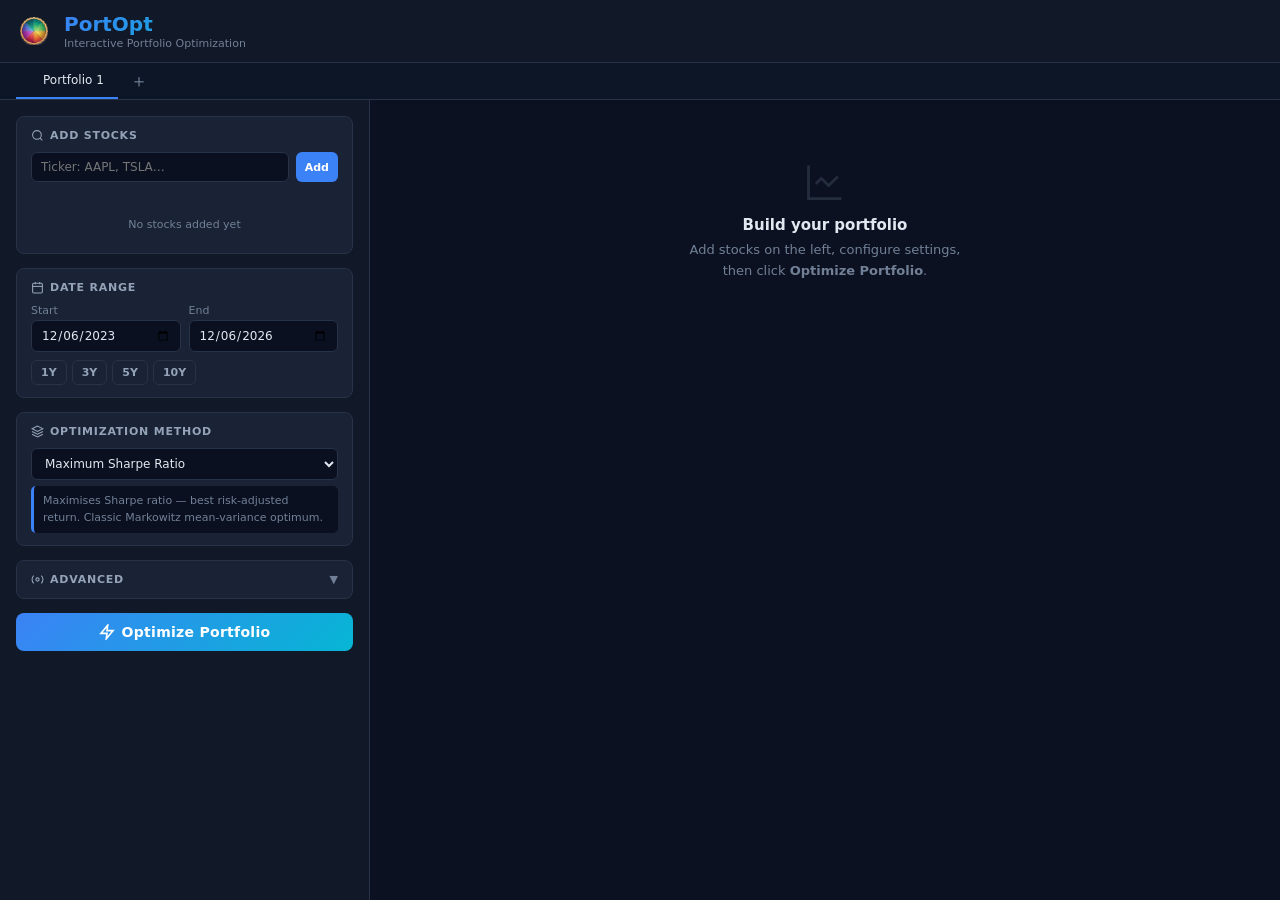
==== templates/index.html @ bfe8f9a1 "Add Stats sub-tab, LaTeX PDF export with Gemini AI, and descriptive analytics Stats sub-tab: - compu" ====
<!DOCTYPE html>
<html lang="en">
<head>
<meta charset="UTF-8"/>
<meta name="viewport" content="width=device-width,initial-scale=1.0"/>
<title>PortOpt — Portfolio Optimizer</title>
<link rel="icon" type="image/png" href="/static/favicon.png"/>
<link rel="stylesheet" href="/static/css/app.css"/>
<script src="https://cdn.plot.ly/plotly-2.32.0.min.js"></script>
</head>
<body>
<div class="app">

<!-- ══ HEADER ══════════════════════════════════════════════════════════ -->
<div class="app-header-top">
  <img src="/static/favicon.png" alt="PortOpt" style="width:28px;height:28px;border-radius:6px;flex-shrink:0;"/>
  <div>
    <div class="logo">PortOpt</div>
    <div class="logo-sub">Interactive Portfolio Optimization</div>
  </div>
  <div id="header-status" style="margin-left:auto;font-size:11px;color:var(--muted);"></div>
</div>

<!-- ══ PROJECT TABS ═════════════════════════════════════════════════════ -->
<div class="app-tabs-row">
  <div id="tabs-container" style="display:flex;align-items:stretch;"></div>
  <button class="tab-new" id="new-tab-btn" title="New Project" onclick="newProject()">＋</button>
</div>

<!-- ══ SIDEBAR ══════════════════════════════════════════════════════════ -->
<aside>

  <!-- Stock Search -->
  <div class="section">
    <div class="sec-title">
      <svg viewBox="0 0 24 24" fill="none" stroke="currentColor" stroke-width="2"><circle cx="11" cy="11" r="8"/><path d="m21 21-4.35-4.35"/></svg>
      Add Stocks
    </div>
    <div class="ticker-input-row">
      <input type="text" id="ticker-input" placeholder="Ticker: AAPL, TSLA…"
             maxlength="10" autocomplete="off" spellcheck="false"/>
      <button class="btn btn-primary btn-sm" onclick="addTicker()" id="add-btn">Add</button>
    </div>
    <div id="ticker-status"></div>
    <div class="stock-list" id="stock-list"></div>
    <div id="stock-empty" style="color:var(--muted);font-size:11px;text-align:center;padding:10px 0;">
      No stocks added yet
    </div>
  </div>

  <!-- Date Range -->
  <div class="section">
    <div class="sec-title">
      <svg viewBox="0 0 24 24" fill="none" stroke="currentColor" stroke-width="2"><rect x="3" y="4" width="18" height="18" rx="2"/><line x1="16" y1="2" x2="16" y2="6"/><line x1="8" y1="2" x2="8" y2="6"/><line x1="3" y1="10" x2="21" y2="10"/></svg>
      Date Range
    </div>
    <div class="form-row">
      <div><label>Start</label><input type="date" id="start-date" onchange="onDateChange()"/></div>
      <div><label>End</label><input type="date" id="end-date" onchange="onDateChange()"/></div>
    </div>
    <div style="display:flex;gap:5px;flex-wrap:wrap;margin-top:8px;">
      <button class="btn btn-ghost btn-sm" onclick="setRange(1)">1Y</button>
      <button class="btn btn-ghost btn-sm" onclick="setRange(3)">3Y</button>
      <button class="btn btn-ghost btn-sm" onclick="setRange(5)">5Y</button>
      <button class="btn btn-ghost btn-sm" onclick="setRange(10)">10Y</button>
      <button class="btn btn-ghost btn-sm" id="refresh-btn" onclick="refreshStockData()"
              style="margin-left:auto;display:none;">⟳ Refresh Data</button>
    </div>
  </div>

  <!-- Method -->
  <div class="section">
    <div class="sec-title">
      <svg viewBox="0 0 24 24" fill="none" stroke="currentColor" stroke-width="2"><path d="M12 2L2 7l10 5 10-5-10-5z"/><path d="M2 17l10 5 10-5"/><path d="M2 12l10 5 10-5"/></svg>
      Optimization Method
    </div>
    <select id="method" onchange="onMethodChange()">
      <option value="max_sharpe">Maximum Sharpe Ratio</option>
      <option value="min_volatility">Minimum Volatility</option>
      <option value="black_litterman">Black-Littermann</option>
      <option value="risk_parity">Risk Parity (ERC)</option>
      <option value="hrp">Hierarchical Risk Parity (HRP)</option>
      <option value="equal_weight">Equal Weight</option>
      <option value="max_return">Maximum Return</option>
      <option value="custom">Custom Portfolio weights</option>
    </select>
    <div class="method-desc" id="method-desc"></div>
  </div>

  <!-- Custom Weights -->
  <div class="section" id="custom-panel" style="display:none;">
    <div class="sec-title" style="color:var(--accent2);">
      <svg viewBox="0 0 24 24" fill="none" stroke="currentColor" stroke-width="2"><circle cx="12" cy="12" r="10"/><path d="M12 8v8"/><path d="M8 12h8"/></svg>
      Custom Weights (%)
    </div>
    <div id="custom-weights-grid" style="display:flex;flex-direction:column;gap:6px;margin-top:6px;"></div>
  </div>

  <!-- Black-Littermann -->
  <div class="section" id="bl-panel" style="display:none;">
    <div class="sec-title" style="color:var(--purple);">
      <svg viewBox="0 0 24 24" fill="none" stroke="currentColor" stroke-width="2"><path d="M21 16V8a2 2 0 0 0-1-1.73l-7-4a2 2 0 0 0-2 0l-7 4A2 2 0 0 0 3 8v8a2 2 0 0 0 1 1.73l7 4a2 2 0 0 0 2 0l7-4A2 2 0 0 0 21 16z"/></svg>
      Black-Littermann
    </div>
    <div class="form-row" style="margin-bottom:8px;">
      <div><label>Risk Aversion λ</label><input type="number" id="bl-lambda" value="2.5" min="0.5" max="10" step="0.1"/></div>
      <div><label>Uncertainty τ</label><input type="number" id="bl-tau" value="0.05" min="0.01" max="1" step="0.01"/></div>
    </div>
    <div class="sec-title" style="margin-top:4px;color:var(--muted2);">Investor Views</div>
    <div style="font-size:10px;color:var(--muted);margin-bottom:6px;line-height:1.5;">
      Check a stock to add a view. Confidence = certainty in your forecast.
    </div>
    <div class="bl-views-grid" id="bl-views"></div>
  </div>

  <!-- Advanced -->
  <div class="section">
    <div class="coll-header" onclick="toggleColl('adv')">
      <div class="sec-title" style="margin:0;">
        <svg viewBox="0 0 24 24" fill="none" stroke="currentColor" stroke-width="2"><circle cx="12" cy="12" r="3"/><path d="M19.07 4.93a10 10 0 0 1 0 14.14M4.93 4.93a10 10 0 0 0 0 14.14"/></svg>
        Advanced
      </div>
      <span class="coll-arrow" id="adv-arrow">▼</span>
    </div>
    <div class="coll-body" id="adv-body">
      <div style="height:10px;"></div>
      <div class="form-row">
        <div><label>Risk-Free Rate %</label><input type="number" id="rfr" value="4.0" min="0" max="20" step="0.1"/></div>
        <div><label>Min Weight %</label><input type="number" id="min-w" value="0" min="0" max="50" step="1"/></div>
      </div>
      <div style="margin-top:8px;"><label>Max Weight %</label><input type="number" id="max-w" value="100" min="5" max="100" step="1"/></div>
    </div>
  </div>

  <!-- Optimize -->
  <button class="btn-optimize" onclick="runOptimization()" id="opt-btn">
    <svg width="16" height="16" viewBox="0 0 24 24" fill="none" stroke="currentColor" stroke-width="2.5"><polygon points="13 2 3 14 12 14 11 22 21 10 12 10 13 2"/></svg>
    Optimize Portfolio
  </button>

</aside>

<!-- ══ MAIN ══════════════════════════════════════════════════════════════ -->
<main>
  <div id="state-empty" class="empty-state">
    <svg viewBox="0 0 24 24" fill="none" stroke="currentColor" stroke-width="1.5"><path d="M3 3v18h18"/><path d="m19 9-5 5-4-4-3 3"/></svg>
    <h3>Build your portfolio</h3>
    <p>Add stocks on the left, configure settings,<br>then click <strong>Optimize Portfolio</strong>.</p>
  </div>
  <div id="state-loading" class="loading-state" style="display:none;">
    <div class="spinner"></div>
    <div class="loading-msg" id="loading-msg">Fetching market data…</div>
  </div>
  <div id="state-error" style="display:none;padding:8px 0;">
    <div class="error-box" id="error-msg"></div>
  </div>
  <div id="state-results" style="display:none;">

    <!-- Sub-tabs bar (sticky within main scroll) -->
    <div class="sub-tabs-bar">
      <button class="sub-tab active" data-tab="overview" onclick="switchSubTab('overview')">
        <svg width="13" height="13" viewBox="0 0 24 24" fill="none" stroke="currentColor" stroke-width="2"><rect x="3" y="3" width="7" height="7"/><rect x="14" y="3" width="7" height="7"/><rect x="3" y="14" width="7" height="7"/><rect x="14" y="14" width="7" height="7"/></svg>
        Overview
      </button>
      <button class="sub-tab" data-tab="stats" onclick="switchSubTab('stats')">
        <svg width="13" height="13" viewBox="0 0 24 24" fill="none" stroke="currentColor" stroke-width="2"><path d="M3 3v18h18"/><rect x="7" y="12" width="3" height="9"/><rect x="13" y="5" width="3" height="16"/></svg>
        Stats
      </button>
      <button class="sub-tab" data-tab="performance" onclick="switchSubTab('performance')">
        <svg width="13" height="13" viewBox="0 0 24 24" fill="none" stroke="currentColor" stroke-width="2"><path d="M3 3v18h18"/><path d="m19 9-5 5-4-4-3 3"/></svg>
        Performance
      </button>
      <button class="sub-tab" data-tab="risk" onclick="switchSubTab('risk')">
        <svg width="13" height="13" viewBox="0 0 24 24" fill="none" stroke="currentColor" stroke-width="2"><path d="m21.73 18-8-14a2 2 0 0 0-3.48 0l-8 14A2 2 0 0 0 4 21h16a2 2 0 0 0 1.73-3Z"/><line x1="12" y1="9" x2="12" y2="13"/><line x1="12" y1="17" x2="12.01" y2="17"/></svg>
        Risk
      </button>
      <button class="sub-tab" data-tab="method" onclick="switchSubTab('method')">
        <svg width="13" height="13" viewBox="0 0 24 24" fill="none" stroke="currentColor" stroke-width="2"><path d="M12 2L2 7l10 5 10-5-10-5z"/><path d="M2 17l10 5 10-5"/><path d="M2 12l10 5 10-5"/></svg>
        Method
      </button>
      <button class="sub-tab" data-tab="scenarios" onclick="switchSubTab('scenarios')">
        <svg width="13" height="13" viewBox="0 0 24 24" fill="none" stroke="currentColor" stroke-width="2"><path d="M21 16V8a2 2 0 0 0-1-1.73l-7-4a2 2 0 0 0-2 0l-7 4A2 2 0 0 0 3 8v8a2 2 0 0 0 1 1.73l7 4a2 2 0 0 0 2 0l7-4A2 2 0 0 0 21 16z"/></svg>
        Scenarios
      </button>
      <div class="sub-tab-spacer"></div>
      <div class="export-actions">
        <button class="btn btn-ghost btn-sm" onclick="exportCSV()" title="Export weights &amp; metrics as CSV">
          <svg width="12" height="12" viewBox="0 0 24 24" fill="none" stroke="currentColor" stroke-width="2.5"><path d="M21 15v4a2 2 0 0 1-2 2H5a2 2 0 0 1-2-2v-4"/><polyline points="7 10 12 15 17 10"/><line x1="12" y1="15" x2="12" y2="3"/></svg>
          CSV
        </button>
        <button class="btn btn-ghost btn-sm" onclick="downloadNotebook()" title="Download Jupyter Notebook">
          <svg width="12" height="12" viewBox="0 0 24 24" fill="none" stroke="currentColor" stroke-width="2.5"><path d="M21 15v4a2 2 0 0 1-2 2H5a2 2 0 0 1-2-2v-4"/><polyline points="7 10 12 15 17 10"/><line x1="12" y1="15" x2="12" y2="3"/></svg>
          Notebook
        </button>
        <button class="btn btn-ghost btn-sm" onclick="downloadPDF()" title="Save as PDF">
          <svg width="12" height="12" viewBox="0 0 24 24" fill="none" stroke="currentColor" stroke-width="2.5"><path d="M21 15v4a2 2 0 0 1-2 2H5a2 2 0 0 1-2-2v-4"/><polyline points="7 10 12 15 17 10"/><line x1="12" y1="15" x2="12" y2="3"/></svg>
          PDF
        </button>
      </div>
    </div>

    <!-- ── OVERVIEW ─────────────────────────────────────────────── -->
    <div class="sub-panel active" id="panel-overview">
      <div class="metrics-grid">
        <div class="metric-card">
          <div class="metric-label">Expected Return</div>
          <div class="metric-val green" id="m-ret">—</div>
          <div class="metric-sub">Annualized</div>
        </div>
        <div class="metric-card">
          <div class="metric-label">Volatility</div>
          <div class="metric-val cyan" id="m-vol">—</div>
          <div class="metric-sub">Annualized Std Dev</div>
        </div>
        <div class="metric-card">
          <div class="metric-label">Sharpe Ratio</div>
          <div class="metric-val gold" id="m-sharpe">—</div>
          <div class="metric-sub">Risk-Adjusted Return</div>
        </div>
      </div>
      <div class="charts-grid" style="margin-top:14px;">
        <div class="chart-card">
          <div class="chart-title">Optimal Allocation</div>
          <div class="chart-desc">Donut chart of the final optimized weights. Each slice is one asset — hover to see its exact percentage. Assets with very small weights (&lt;0.1%) are excluded.</div>
          <div id="chart-alloc" style="height:310px;"></div>
        </div>
        <div class="chart-card" style="overflow-y:auto;max-height:380px;">
          <div class="chart-title">Portfolio Weights</div>
          <div class="chart-desc">Exact weight, bar visualization, expected annual return, and annual volatility for each position, sorted largest to smallest. Overridden values are shown in gold.</div>
          <table class="wtable" id="wtable">
            <thead><tr>
              <th>Ticker</th><th>Weight</th><th style="width:130px;">Allocation</th>
              <th>Exp. Return</th><th>Volatility</th>
            </tr></thead>
            <tbody id="wtable-body"></tbody>
          </table>
        </div>
      </div>
    </div>

    <!-- ── STATS ───────────────────────────────────────────────────── -->
    <div class="sub-panel" id="panel-stats">
      <div id="stats-summary" class="stats-summary" style="display:none;"></div>
      <div class="stats-grid" id="stats-grid"></div>
      <div id="stats-empty" style="text-align:center;padding:60px 20px;color:var(--muted);">
        <svg width="40" height="40" viewBox="0 0 24 24" fill="none" stroke="currentColor" stroke-width="1.5" style="display:block;margin:0 auto 12px;opacity:.25;"><path d="M3 3v18h18"/><rect x="7" y="12" width="3" height="9"/><rect x="13" y="5" width="3" height="16"/></svg>
        <p style="font-size:13px;">Run an optimization to see per-stock descriptive statistics.</p>
      </div>
    </div>

    <!-- ── PERFORMANCE ──────────────────────────────────────────── -->
    <div class="sub-panel" id="panel-performance">
      <div class="charts-grid">
        <div class="chart-card full">
          <div class="chart-title">Historical Cumulative Returns</div>
          <div class="chart-desc">Tracks how $1 invested at the start would have grown for each asset and the blended portfolio (bold white line). The dotted grey line is the SPY benchmark. Hover to compare returns on any date.</div>
          <div id="chart-returns" style="height:260px;"></div>
        </div>
      </div>
      <div class="charts-grid" style="margin-top:14px;">
        <div class="chart-card full">
          <div class="chart-title">Portfolio Drawdown</div>
          <div class="chart-desc">Percentage decline from the most recent portfolio peak at each point in time. A drawdown of −20% means the portfolio was 20% below its prior high. Shallower and shorter drawdowns indicate better downside protection.</div>
          <div id="chart-drawdown" style="height:180px;"></div>
        </div>
      </div>
      <div class="charts-grid" style="margin-top:14px;">
        <div class="chart-card full">
          <div class="chart-header">
            <div class="chart-title" style="margin:0;">Rolling Metrics</div>
            <div style="display:flex;gap:5px;" id="rolling-win-btns">
              <button class="win-btn" onclick="setRollingWindow(30)">30d</button>
              <button class="win-btn active" onclick="setRollingWindow(60)">60d</button>
              <button class="win-btn" onclick="setRollingWindow(90)">90d</button>
              <button class="win-btn" onclick="setRollingWindow(180)">180d</button>
            </div>
          </div>
          <div class="chart-desc">Shows how volatility (blue, left axis) and the Sharpe ratio (gold, right axis) evolved through the selected period using a sliding window. A rising Sharpe with falling volatility signals consistently improving risk-adjusted performance.</div>
          <div id="chart-rolling" style="height:240px;"></div>
        </div>
      </div>
    </div>

    <!-- ── RISK ─────────────────────────────────────────────────── -->
    <div class="sub-panel" id="panel-risk">
      <div class="charts-grid">
        <div class="chart-card full">
          <div class="chart-title">Correlation Matrix</div>
          <div class="chart-desc">Pairwise correlation of daily returns between each asset (−1 to +1). Dark red = move in opposite directions (great diversification), dark green = move together (concentration risk). Aim for a mix of low or negative correlations to reduce portfolio volatility.</div>
          <div id="chart-corr" style="height:320px;"></div>
        </div>
      </div>
      <div class="charts-grid" id="method-graph-container" style="margin-top:14px;">
        <div class="chart-card full" id="frontier-card">
          <div class="chart-title">Efficient Frontier</div>
          <div class="chart-desc">Each point on the blue curve is a possible portfolio — the curve shows the maximum return achievable for each level of risk. The gold star is your optimal portfolio. The green dashed line (Capital Allocation Line) shows the best risk/reward trade-off including a risk-free asset.</div>
          <div id="chart-frontier" style="height:350px;"></div>
        </div>
      </div>
      <div class="charts-grid" style="margin-top:14px;">
        <div class="chart-card full">
          <div class="chart-title">Risk &amp; Performance Metrics</div>
          <div class="chart-desc">Comprehensive breakdown across four groups: Performance (return, Sharpe, Sortino), Drawdown &amp; Tail (worst losses, duration), Value at Risk (probability-based daily loss estimates), and Benchmark (how the portfolio compares to SPY on beta, alpha, and tracking).</div>
          <div id="metrics-detail"></div>
        </div>
      </div>
    </div>

    <!-- ── METHOD ───────────────────────────────────────────────── -->
    <div class="sub-panel" id="panel-method">
      <div id="method-na" style="text-align:center;padding:60px 20px;color:var(--muted);">
        <svg width="40" height="40" viewBox="0 0 24 24" fill="none" stroke="currentColor" stroke-width="1.5" style="display:block;margin:0 auto 12px;opacity:.25;"><path d="M12 2L2 7l10 5 10-5-10-5z"/><path d="M2 17l10 5 10-5"/><path d="M2 12l10 5 10-5"/></svg>
        <p style="font-size:13px;">Academic method plots are available for<br><strong style="color:var(--text);">Black-Litterman</strong> and <strong style="color:var(--text);">HRP</strong> optimizations.</p>
      </div>
      <div id="academic-bl-results" style="display:none;">
        <div class="charts-grid">
          <div class="chart-card">
            <div class="chart-title">Step 1: Market Equilibrium (Implied Returns)</div>
            <div id="chart-bl-step1" style="height:320px;"></div>
          </div>
          <div class="chart-card">
            <div class="chart-title">Steps 3 &amp; 4: Investor Views &amp; Conviction</div>
            <div id="chart-bl-step34" style="height:320px;"></div>
          </div>
        </div>
        <div class="charts-grid" style="margin-top:14px;">
          <div class="chart-card">
            <div class="chart-title">Step 5: Prior vs Posterior Expected Returns</div>
            <div id="chart-bl-step5" style="height:320px;"></div>
          </div>
          <div class="chart-card">
            <div class="chart-title">Step 6: Active Weights (Target minus Market)</div>
            <div id="chart-bl-step6" style="height:320px;"></div>
          </div>
        </div>
        <div class="charts-grid" style="margin-top:14px;">
          <div class="chart-card full">
            <div class="chart-title">Step 7: Sensitivity Analysis (Conviction Shift ±50%)</div>
            <div id="chart-bl-step7" style="height:320px;"></div>
          </div>
        </div>
      </div>
      <div id="academic-hrp-results" style="display:none;">
        <div class="charts-grid">
          <div class="chart-card">
            <div class="chart-title">Step 1: Distance Matrix</div>
            <div id="chart-hrp-step1" style="height:320px;"></div>
          </div>
          <div class="chart-card">
            <div class="chart-title">Step 2: Quasi-Diagonalized Correlation Matrix</div>
            <div id="chart-hrp-step2" style="height:320px;"></div>
          </div>
        </div>
        <div class="charts-grid" style="margin-top:14px;">
          <div class="chart-card full">
            <div class="chart-title">Step 3: Asset Risk Contributions</div>
            <div id="chart-hrp-step3" style="height:320px;"></div>
          </div>
        </div>
      </div>
    </div>

    <!-- ── SCENARIOS ────────────────────────────────────────────── -->
    <div class="sub-panel" id="panel-scenarios">
      <div class="charts-grid">
        <div class="chart-card full">
          <div class="chart-header">
            <div class="chart-title" style="margin:0;">Monte Carlo Simulation</div>
            <div class="section-actions">
              <select id="mc-horizon" style="width:110px;padding:4px 7px;font-size:11px;background:#0a1020;border:1px solid var(--border);border-radius:5px;color:var(--text);">
                <option value="63">3 Months</option>
                <option value="126">6 Months</option>
                <option value="252" selected>1 Year</option>
                <option value="504">2 Years</option>
                <option value="756">3 Years</option>
              </select>
              <select id="mc-nsims" style="width:95px;padding:4px 7px;font-size:11px;background:#0a1020;border:1px solid var(--border);border-radius:5px;color:var(--text);">
                <option value="200">200 runs</option>
                <option value="500" selected>500 runs</option>
                <option value="1000">1000 runs</option>
              </select>
              <button class="btn btn-primary btn-sm" onclick="runMonteCarlo()" id="mc-btn">▶ Run Simulation</button>
            </div>
          </div>
          <div class="chart-desc">Simulates thousands of possible future portfolio paths by sampling from historical return distributions. The shaded band covers the 5th–95th percentile range of outcomes. This shows the spread of plausible scenarios — not a forecast.</div>
          <div id="mc-stats-bar" style="display:none;" class="mc-stats-bar"></div>
          <div id="chart-montecarlo" style="height:300px;">
            <div id="chart-montecarlo-placeholder" style="height:100%;display:flex;align-items:center;justify-content:center;color:var(--muted);font-size:12px;">Configure horizon &amp; runs above, then click Run Simulation.</div>
          </div>
        </div>
      </div>
      <div class="charts-grid" style="margin-top:14px;margin-bottom:14px;">
        <div class="chart-card full">
          <div class="chart-header">
            <div class="chart-title" style="margin:0;">Stress Test — Historical Scenarios</div>
            <button class="btn btn-primary btn-sm" onclick="runStressTest()" id="stress-btn">▶ Run Stress Test</button>
          </div>
          <div class="chart-desc">Replays your current portfolio weights through six major historical market crises to estimate how it would have performed. Compares against SPY to show whether your diversification would have helped during real drawdowns.</div>
          <div id="stress-results" style="color:var(--muted);font-size:12px;padding:20px 0;text-align:center;">
            Click Run Stress Test to simulate how this portfolio would have performed in past crises.
          </div>
        </div>
      </div>
    </div>

  </div>
</main>
</div><!-- /app -->

<script src="/static/js/app.js"></script>
</body>
</html>
---- static/css/app.css ----
:root{
  --bg:#0b1120; --surface:#111827; --card:#1a2236; --card2:#1e293b;
  --border:#263348; --text:#e2e8f0; --muted:#718096; --muted2:#94a3b8;
  --accent:#3b82f6; --accent2:#06b6d4; --green:#10b981; --red:#ef4444;
  --gold:#f59e0b; --purple:#8b5cf6; --r:8px;
}
*{box-sizing:border-box;margin:0;padding:0;}
body{font-family:system-ui,'Inter',sans-serif;background:var(--bg);color:var(--text);font-size:13px;}
button,input,select{font-family:inherit;}

/* ── LAYOUT ───────────────────────────────────────────────────── */
.app{display:grid;grid-template-rows:auto auto 1fr;grid-template-columns:370px 1fr;height:100vh;overflow:hidden;}
.app-header-top{grid-column:1/-1;background:var(--surface);border-bottom:1px solid var(--border);
  display:flex;align-items:center;padding:12px 20px;gap:16px;}
.app-tabs-row{grid-column:1/-1;background:#0d1626;border-bottom:1px solid var(--border);
  display:flex;align-items:stretch;padding:0 16px;min-height:36px;overflow-x:auto;}
aside{background:var(--surface);border-right:1px solid var(--border);
  overflow-y:auto;padding:16px;display:flex;flex-direction:column;gap:14px;}
main{overflow-y:auto;background:var(--bg);}

/* ── SUB-TABS ─────────────────────────────────────────────────── */
.sub-tabs-bar{position:sticky;top:0;z-index:10;background:var(--surface);
  border-bottom:1px solid var(--border);display:flex;align-items:stretch;
  padding:0 12px;flex-shrink:0;}
.sub-tab{display:inline-flex;align-items:center;gap:5px;padding:0 14px;
  border:none;background:transparent;color:var(--muted);cursor:pointer;
  font-size:12px;font-weight:500;white-space:nowrap;
  border-bottom:2px solid transparent;transition:all .15s;min-height:38px;}
.sub-tab:hover{color:var(--text);}
.sub-tab.active{color:var(--text);border-bottom-color:var(--accent2);}
.sub-tab-spacer{flex:1;}
.export-actions{display:flex;align-items:center;gap:6px;padding:4px 0 4px 12px;
  border-left:1px solid var(--border);margin-left:4px;}
.sub-panel{display:none;padding:20px;}
.sub-panel.active{display:block;}

/* ── LOGO ─────────────────────────────────────────────────────── */
.logo{font-size:20px;font-weight:800;background:linear-gradient(135deg,var(--accent),var(--accent2));
  -webkit-background-clip:text;-webkit-text-fill-color:transparent;white-space:nowrap;}
.logo-sub{font-size:11px;color:var(--muted);margin-top:1px;}

/* ── PROJECT TABS ─────────────────────────────────────────────── */
.tab{display:inline-flex;align-items:center;gap:7px;padding:0 14px;
  border:none;background:transparent;color:var(--muted);cursor:pointer;
  font-size:12px;font-weight:500;white-space:nowrap;border-bottom:2px solid transparent;
  transition:all .15s;min-height:36px;}
.tab:hover{color:var(--text);}
.tab.active{color:var(--text);border-bottom-color:var(--accent);}
.tab .tab-name{outline:none;background:transparent;border:none;color:inherit;
  font:inherit;cursor:pointer;max-width:120px;}
.tab .tab-name:focus{border-bottom:1px solid var(--accent);cursor:text;}
.tab .tab-dot{width:6px;height:6px;border-radius:50%;background:var(--green);opacity:0;transition:opacity .2s;}
.tab.has-results .tab-dot{opacity:1;}
.tab .tab-close{width:16px;height:16px;border-radius:3px;border:none;background:transparent;
  color:var(--muted);cursor:pointer;display:flex;align-items:center;justify-content:center;
  font-size:14px;line-height:1;padding:0;opacity:0;transition:opacity .15s;}
.tab:hover .tab-close{opacity:1;}
.tab .tab-close:hover{color:var(--red);}
.tab-new{padding:0 12px;border:none;background:transparent;color:var(--muted);
  cursor:pointer;font-size:18px;line-height:1;min-height:36px;display:flex;
  align-items:center;transition:color .15s;}
.tab-new:hover{color:var(--text);}

/* ── CARDS ─────────────────────────────────────────────────────── */
.section{background:var(--card);border:1px solid var(--border);border-radius:var(--r);padding:12px 14px;}
.sec-title{font-size:11px;font-weight:600;letter-spacing:.07em;text-transform:uppercase;
  color:var(--muted2);margin-bottom:10px;display:flex;align-items:center;gap:6px;}
.sec-title svg{width:13px;height:13px;flex-shrink:0;}

/* ── FORMS ─────────────────────────────────────────────────────── */
label{display:block;font-size:11px;color:var(--muted);margin-bottom:3px;font-weight:500;}
input[type=number]::-webkit-inner-spin-button,
input[type=number]::-webkit-outer-spin-button{-webkit-appearance:none;margin:0;}
input[type=number]{-moz-appearance:textfield;}
input[type=text],input[type=number],input[type=date],select{
  width:100%;background:#0a1020;border:1px solid var(--border);border-radius:6px;
  padding:7px 9px;color:var(--text);font-size:12px;outline:none;transition:border .15s;}
input:focus,select:focus{border-color:var(--accent);}
.form-row{display:grid;grid-template-columns:1fr 1fr;gap:8px;}

/* ── BUTTONS ─────────────────────────────────────────────────────── */
.btn{display:inline-flex;align-items:center;justify-content:center;gap:4px;
  padding:7px 14px;border-radius:6px;border:none;cursor:pointer;
  font-size:12px;font-weight:600;transition:all .15s;}
.btn-primary{background:var(--accent);color:#fff;}
.btn-primary:hover{background:#2563eb;}
.btn-primary:disabled{background:#1e3a5f;color:var(--muted);cursor:not-allowed;}
.btn-sm{padding:5px 9px;font-size:11px;}
.btn-ghost{background:transparent;border:1px solid var(--border);color:var(--muted2);}
.btn-ghost:hover{border-color:var(--accent);color:var(--accent);}
.btn-optimize{width:100%;padding:11px;font-size:14px;font-weight:700;border-radius:8px;
  background:linear-gradient(135deg,var(--accent),var(--accent2));color:#fff;border:none;
  cursor:pointer;letter-spacing:.02em;transition:opacity .15s;
  display:flex;align-items:center;justify-content:center;gap:7px;}
.btn-optimize:hover{opacity:.88;}
.btn-optimize:disabled{opacity:.35;cursor:not-allowed;}

/* ── TICKER SEARCH ────────────────────────────────────────────── */
.ticker-input-row{display:flex;gap:7px;}
.ticker-input-row input{flex:1;}
#ticker-status{font-size:11px;margin-top:5px;min-height:15px;}

/* ── STOCK CARDS ──────────────────────────────────────────────── */
.stock-list{display:flex;flex-direction:column;gap:6px;margin-top:6px;}
.stock-card{background:#0d1626;border:1px solid var(--border);border-radius:7px;
  overflow:hidden;transition:border-color .15s;}
.sc-header{display:flex;align-items:center;gap:7px;padding:8px 10px;cursor:pointer;
  user-select:none;}
.sc-header:hover{background:rgba(255,255,255,.02);}
.sc-dot{width:8px;height:8px;border-radius:50%;flex-shrink:0;}
.sc-names{flex:1;min-width:0;}
.sc-sym{font-weight:700;font-size:12px;}
.sc-fullname{font-size:10px;color:var(--muted);display:block;
  overflow:hidden;text-overflow:ellipsis;white-space:nowrap;max-width:150px;}
.sc-spark{flex-shrink:0;}
.sc-price{font-size:11px;color:var(--green);font-weight:600;flex-shrink:0;}
.sc-remove{background:none;border:none;cursor:pointer;color:var(--muted);
  font-size:16px;line-height:1;padding:2px 4px;border-radius:3px;flex-shrink:0;}
.sc-remove:hover{color:var(--red);}
.sc-chevron{color:var(--muted);font-size:11px;flex-shrink:0;transition:transform .2s;}
.sc-chevron.open{transform:rotate(180deg);}
.sc-body{border-top:1px solid var(--border);padding:10px;display:none;}
.sc-body.open{display:block;}
.sc-loading{font-size:11px;color:var(--muted);text-align:center;padding:6px 0;}
.sc-stats{display:grid;grid-template-columns:1fr 1fr;gap:6px;}
.sc-stat{background:var(--card);border-radius:5px;padding:7px 8px;}
.sc-stat-label{font-size:10px;color:var(--muted);font-weight:500;margin-bottom:3px;text-transform:uppercase;letter-spacing:.05em;}
.sc-stat-main{font-size:13px;font-weight:700;color:var(--text);}
.sc-stat-main.green{color:var(--green);}
.sc-stat-main.red{color:var(--red);}
.sc-override-row{display:flex;align-items:center;gap:4px;margin-top:4px;}
.sc-override-lbl{font-size:10px;color:var(--muted);flex-shrink:0;}
.sc-override-inp{width:65px;padding:3px 5px;font-size:11px;background:#0a1020;
  border:1px solid var(--border);border-radius:4px;color:var(--text);outline:none;}
.sc-override-inp:focus{border-color:var(--accent);}
.sc-override-inp.active{border-color:var(--gold);background:#1a1400;}
.sc-override-unit{font-size:10px;color:var(--muted);}
.sc-override-clear{font-size:11px;background:none;border:none;cursor:pointer;
  color:var(--muted);padding:0 2px;}
.sc-override-clear:hover{color:var(--gold);}
.sc-stat-full{grid-column:1/-1;display:flex;gap:12px;font-size:11px;
  color:var(--muted);padding:2px 0;}
.sc-stat-full span{color:var(--muted2);}

/* ── METHOD DESC ─────────────────────────────────────────────── */
.method-desc{font-size:11px;color:var(--muted);margin-top:6px;line-height:1.5;
  padding:7px 9px;background:#0a1020;border-radius:5px;border-left:3px solid var(--accent);}

/* ── BL PANEL ─────────────────────────────────────────────────── */
.bl-views-grid{display:flex;flex-direction:column;gap:4px;margin-top:6px;}
.bl-view-row{display:grid;grid-template-columns:16px 1fr 72px 80px;
  gap:5px;align-items:center;font-size:11px;padding:3px 0;}
.bl-view-row input[type=checkbox]{accent-color:var(--purple);cursor:pointer;}
.bl-view-sym{font-weight:700;color:var(--accent);}
.conf-wrap{display:flex;align-items:center;gap:4px;min-width:0;}
.conf-wrap input[type=range]{flex:1;min-width:0;width:100%;accent-color:var(--purple);margin:0;}
.conf-lbl{font-size:10px;color:var(--muted);width:26px;text-align:right;flex-shrink:0;}

/* ── COLLAPSE ─────────────────────────────────────────────────── */
.coll-header{display:flex;align-items:center;justify-content:space-between;
  cursor:pointer;user-select:none;}
.coll-arrow{transition:transform .2s;color:var(--muted);font-size:11px;}
.coll-arrow.open{transform:rotate(180deg);}
.coll-body{max-height:0;overflow:hidden;transition:max-height .3s ease;}
.coll-body.open{max-height:800px;}

/* ── RESULTS ─────────────────────────────────────────────────── */
.metrics-grid{display:grid;grid-template-columns:repeat(3,1fr);gap:12px;margin-bottom:18px;}
.metric-card{background:var(--card);border:1px solid var(--border);border-radius:var(--r);
  padding:14px;text-align:center;}
.metric-label{font-size:10px;color:var(--muted);font-weight:600;letter-spacing:.07em;
  text-transform:uppercase;margin-bottom:5px;}
.metric-val{font-size:22px;font-weight:800;}
.metric-val.green{color:var(--green);}
.metric-val.cyan{color:var(--accent2);}
.metric-val.gold{color:var(--gold);}
.metric-sub{font-size:10px;color:var(--muted);margin-top:3px;}
.charts-grid{display:grid;grid-template-columns:1fr 1fr;gap:14px;margin-bottom:14px;}
.chart-card{background:var(--card);border:1px solid var(--border);border-radius:var(--r);padding:14px;}
.chart-title{font-size:12px;font-weight:600;color:var(--text);margin-bottom:8px;}
.full{grid-column:1/-1;}

/* weights table */
.wtable{width:100%;border-collapse:collapse;font-size:12px;}
.wtable th{text-align:left;padding:7px 9px;background:#0d1626;color:var(--muted);
  font-weight:600;font-size:10px;text-transform:uppercase;letter-spacing:.05em;}
.wtable td{padding:7px 9px;border-bottom:1px solid var(--border);}
.wbar-wrap{height:7px;background:#1e2d45;border-radius:3px;}
.wbar{height:100%;border-radius:3px;}

/* empty / loading / error */
.empty-state{text-align:center;padding:60px 20px;color:var(--muted);}
.empty-state svg{width:44px;height:44px;margin:0 auto 12px;display:block;opacity:.25;}
.empty-state h3{font-size:15px;color:var(--text);margin-bottom:6px;}
.empty-state p{font-size:13px;line-height:1.6;}
.loading-state{text-align:center;padding:80px 20px;}
.spinner{display:inline-block;width:32px;height:32px;border:3px solid rgba(255,255,255,.15);
  border-top-color:var(--accent2);border-radius:50%;animation:spin .7s linear infinite;}
@keyframes spin{to{transform:rotate(360deg);}}
.loading-msg{color:var(--muted);font-size:13px;margin-top:14px;}
.error-box{background:#1c0a0a;border:1px solid #7f1d1d;color:#fca5a5;
  padding:12px 14px;border-radius:8px;font-size:12px;line-height:1.6;}

/* ── MISC ─────────────────────────────────────────────────────── */
::-webkit-scrollbar{width:4px;height:4px;}
::-webkit-scrollbar-thumb{background:var(--border);border-radius:2px;}
@media(max-width:860px){
  .app{grid-template-columns:1fr;}
  aside{border-right:none;border-bottom:1px solid var(--border);}
  .charts-grid{grid-template-columns:1fr;}
  .metrics-grid{grid-template-columns:repeat(3,1fr);}
}

/* ── ROLLING WINDOW TOGGLE ────────────────────────────────── */
.win-btn{padding:3px 9px;border-radius:4px;border:1px solid var(--border);
  background:transparent;color:var(--muted);cursor:pointer;font-size:11px;font-weight:600;transition:all .15s;}
.win-btn:hover{border-color:var(--accent);color:var(--accent);}
.win-btn.active{background:var(--accent);border-color:var(--accent);color:#fff;}
.chart-header{display:flex;align-items:center;justify-content:space-between;margin-bottom:8px;}

/* ── METRICS DETAIL GRID ──────────────────────────────────── */
.mdetail{display:grid;grid-template-columns:repeat(4,1fr);gap:8px;}
@media(max-width:1100px){.mdetail{grid-template-columns:repeat(2,1fr);}}
.mdetail-group{background:#0d1626;border-radius:6px;padding:10px 12px;margin-bottom:2px;}
.mdetail-group-title{font-size:10px;font-weight:700;letter-spacing:.08em;text-transform:uppercase;
  color:var(--muted2);margin-bottom:8px;padding-bottom:5px;border-bottom:1px solid var(--border);}
.mdetail-row{display:flex;justify-content:space-between;align-items:baseline;
  padding:3px 0;font-size:11px;border-bottom:1px solid rgba(255,255,255,.03);}
.mdetail-row:last-child{border-bottom:none;}
.mdetail-label{color:var(--muted);flex:1;}
.mdetail-val{font-weight:600;font-size:12px;text-align:right;}
.mdetail-val.pos{color:var(--green);}
.mdetail-val.neg{color:var(--red);}
.mdetail-val.neu{color:var(--muted2);}

/* ── MONTE CARLO STATS BAR ────────────────────────────────── */
.mc-stats-bar{display:flex;gap:12px;flex-wrap:wrap;margin-bottom:12px;padding:10px 14px;
  background:#0d1626;border-radius:6px;}
.mc-stat{text-align:center;flex:1;min-width:90px;}
.mc-stat-label{font-size:10px;color:var(--muted);font-weight:600;letter-spacing:.06em;
  text-transform:uppercase;margin-bottom:3px;}
.mc-stat-val{font-size:16px;font-weight:800;}

/* ── STRESS TABLE ─────────────────────────────────────────── */
.stress-asset-pills{display:flex;flex-wrap:wrap;gap:4px;margin-top:4px;}
.stress-pill{font-size:10px;padding:2px 6px;border-radius:3px;font-weight:600;}
.section-actions{display:flex;align-items:center;gap:8px;}

/* ── CHART DESCRIPTIONS ───────────────────────────────────── */
.chart-desc{font-size:10px;color:var(--muted);line-height:1.5;margin-bottom:8px;
  padding:5px 8px;background:#0a1020;border-radius:4px;border-left:2px solid var(--border);}

/* ── STATS PANEL ─────────────────────────────────────────────────── */
.stats-grid{display:grid;grid-template-columns:repeat(auto-fill,minmax(370px,1fr));gap:16px;}
.stat-card{background:var(--card);border:1px solid var(--border);border-radius:var(--r);overflow:hidden;}
.stat-card-header{display:flex;align-items:center;gap:8px;flex-wrap:wrap;
  padding:10px 12px;background:#0d1626;border-bottom:1px solid var(--border);}
.stat-sym{font-weight:800;font-size:13px;color:var(--text);}
.stat-weight{font-size:11px;color:var(--muted2);margin-left:auto;}
.badge{display:inline-flex;align-items:center;padding:2px 7px;border-radius:3px;
  font-size:10px;font-weight:700;}
.badge-normal{background:rgba(16,185,129,.15);color:var(--green);}
.badge-nonnormal{background:rgba(239,68,68,.15);color:var(--red);}
.stat-hist{padding:4px 4px 0;height:150px;}
.stat-table{width:100%;border-collapse:collapse;font-size:11px;margin:0;}
.stat-table td{padding:4px 10px;border-bottom:1px solid rgba(255,255,255,.03);}
.stat-table tr:last-child td{border-bottom:none;}
.stat-table td:nth-child(odd){color:var(--muted);width:28%;}
.stat-table td:nth-child(even){font-weight:600;width:22%;color:var(--text);}
.stat-table td.pos{color:var(--green);}
.stat-table td.neg{color:var(--red);}

/* ── PRINT / PDF ──────────────────────────────────────────── */
@media print {
  body{background:#fff;color:#000;font-size:11px;}
  aside,.app-tabs-row,.app-header-top,#state-empty,#state-loading,#state-error,
  .btn,.win-btn,.section-actions button,#mc-btn,#stress-btn,#opt-btn{display:none!important;}
  main{padding:0;}.sub-panel{padding:0;}
  .app{display:block;}
  .chart-card{border:1px solid #ccc;background:#fff;break-inside:avoid;margin-bottom:12px;}
  .chart-title{color:#000;font-weight:700;}
  .chart-desc{color:#555;border-left:2px solid #aaa;background:#f9f9f9;}
  .metric-card{border:1px solid #ccc;background:#fff;}
  .metric-label{color:#555;}
  .metric-val{color:#000!important;}
  .metric-sub{color:#777;}
  .mdetail-group{background:#f5f5f5;}
  .mdetail-label{color:#555;}
  .mdetail-val{color:#000!important;}
  .metrics-grid{display:grid;grid-template-columns:repeat(3,1fr);}
  .charts-grid{display:grid;grid-template-columns:1fr 1fr;}
  .charts-grid .full{grid-column:1/-1;}
  #state-results{display:block!important;}
  .wtable th{background:#eee;color:#000;}
  .wtable td{color:#000;}
}
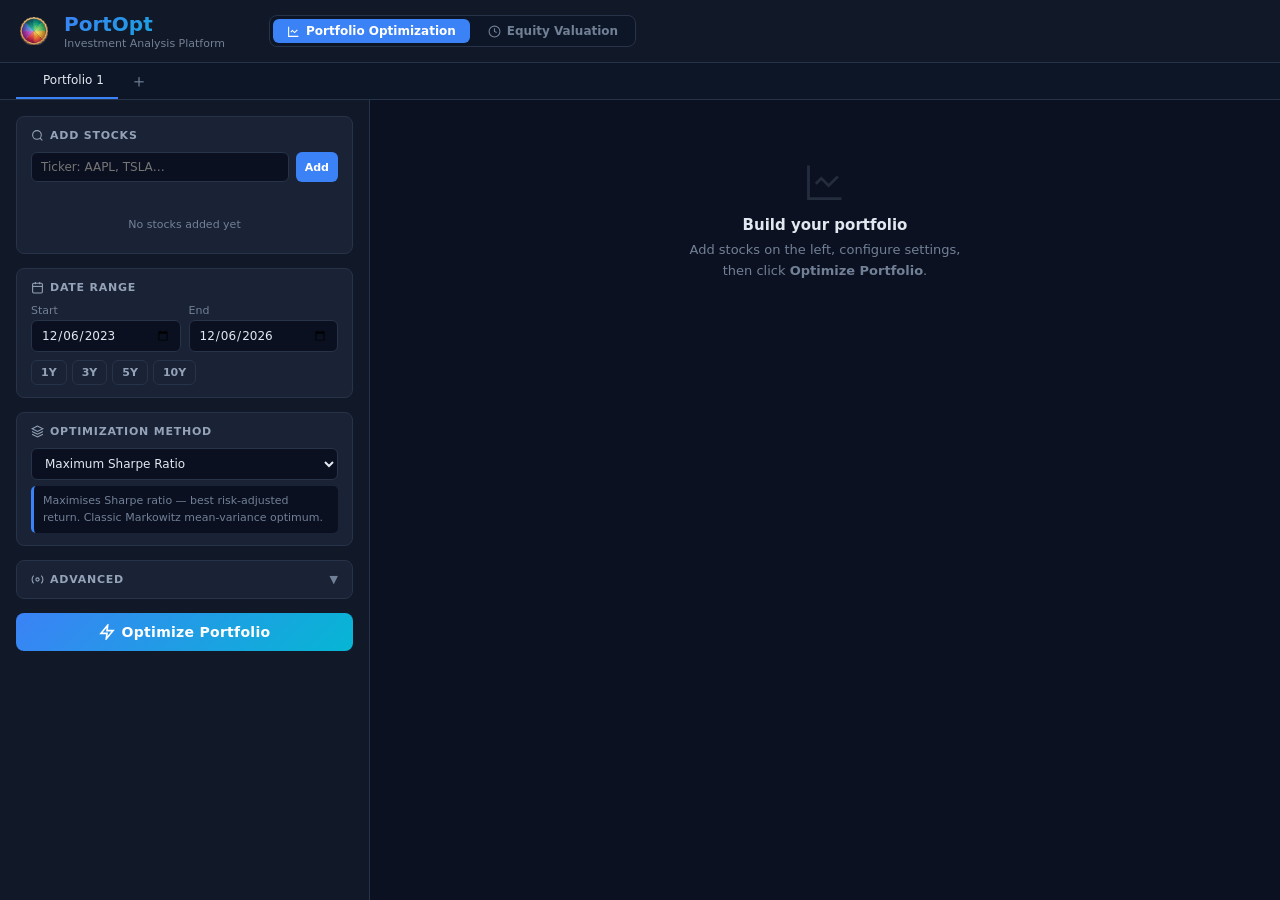
==== commit 6b549b44: "Add Equity Valuation module (DCF, DDM, P/E, EV/EBITDA, Graham, PEG) - App nav switcher in header (Po" ====
--- a/templates/index.html
+++ b/templates/index.html
@@ -16,8 +16,18 @@
   <img src="/static/favicon.png" alt="PortOpt" style="width:28px;height:28px;border-radius:6px;flex-shrink:0;"/>
   <div>
     <div class="logo">PortOpt</div>
-    <div class="logo-sub">Interactive Portfolio Optimization</div>
-  </div>
+    <div class="logo-sub">Investment Analysis Platform</div>
+  </div>
+  <nav class="app-nav">
+    <button class="app-nav-btn active" id="nav-portfolio" onclick="switchApp('portfolio')">
+      <svg width="13" height="13" viewBox="0 0 24 24" fill="none" stroke="currentColor" stroke-width="2"><path d="M3 3v18h18"/><path d="m19 9-5 5-4-4-3 3"/></svg>
+      Portfolio Optimization
+    </button>
+    <button class="app-nav-btn" id="nav-valuation" onclick="switchApp('valuation')">
+      <svg width="13" height="13" viewBox="0 0 24 24" fill="none" stroke="currentColor" stroke-width="2"><circle cx="12" cy="12" r="10"/><path d="M12 6v6l4 2"/></svg>
+      Equity Valuation
+    </button>
+  </nav>
   <div id="header-status" style="margin-left:auto;font-size:11px;color:var(--muted);"></div>
 </div>
 
@@ -139,7 +149,6 @@
   </button>
 
 </aside>
-
 <!-- ══ MAIN ══════════════════════════════════════════════════════════════ -->
 <main>
   <div id="state-empty" class="empty-state">
@@ -405,8 +414,279 @@
 
   </div>
 </main>
+
+<!-- ══ EQUITY VALUATION APP ══════════════════════════════════════════════ -->
+<div id="valuation-app" style="display:none;grid-column:1/-1;overflow-y:auto;background:var(--bg);padding:24px 28px;">
+
+  <!-- Search bar -->
+  <div class="val-search-bar">
+    <div class="val-search-wrap">
+      <svg width="15" height="15" viewBox="0 0 24 24" fill="none" stroke="currentColor" stroke-width="2" style="color:var(--muted);flex-shrink:0;"><circle cx="11" cy="11" r="8"/><path d="m21 21-4.35-4.35"/></svg>
+      <input type="text" id="val-ticker-input" placeholder="Enter a ticker symbol (e.g. AAPL, MSFT, TSLA)…"
+             autocomplete="off" spellcheck="false" onkeydown="if(event.key==='Enter')loadValuation()"/>
+      <button class="btn btn-primary" onclick="loadValuation()" id="val-search-btn">Analyse</button>
+    </div>
+    <div id="val-status" style="font-size:11px;color:var(--muted);min-height:16px;margin-top:6px;"></div>
+  </div>
+
+  <!-- Loading -->
+  <div id="val-loading" style="display:none;text-align:center;padding:60px 0;">
+    <div class="spinner"></div>
+    <div class="loading-msg">Fetching financials…</div>
+  </div>
+
+  <!-- Results -->
+  <div id="val-results" style="display:none;">
+
+    <!-- Stock header card -->
+    <div class="val-header-card">
+      <div>
+        <div class="val-ticker-name" id="val-name"></div>
+        <div class="val-meta" id="val-meta"></div>
+      </div>
+      <div class="val-price-block">
+        <div class="val-current-price" id="val-price"></div>
+        <div style="font-size:11px;color:var(--muted);">Current Market Price</div>
+      </div>
+    </div>
+
+    <!-- Valuation comparison bar chart -->
+    <div class="chart-card" style="margin-bottom:20px;">
+      <div class="chart-header">
+        <div class="chart-title" style="margin:0;">Intrinsic Value vs Market Price</div>
+        <div style="font-size:11px;color:var(--muted);">Each bar shows the estimated fair value from one method. The red line is the current price.</div>
+      </div>
+      <div id="val-chart-compare" style="height:220px;"></div>
+    </div>
+
+    <!-- Method cards grid -->
+    <div class="val-methods-grid" id="val-methods-grid">
+
+      <!-- ── DCF ──────────────────────────────────────────────── -->
+      <div class="val-card" id="vcard-dcf">
+        <div class="val-card-header">
+          <div>
+            <div class="val-card-title">Discounted Cash Flow (DCF)</div>
+            <div class="val-card-subtitle">Intrinsic value based on future free cash flows discounted back to today</div>
+          </div>
+          <div class="val-card-result" id="res-dcf">—</div>
+        </div>
+        <div class="val-card-body">
+          <div class="val-inputs-grid">
+            <div class="val-inp-group">
+              <label>FCF per Share ($)</label>
+              <input type="number" id="dcf-fcf" step="0.01" oninput="recalcAll()"/>
+              <div class="val-inp-hint">Last twelve months free cash flow per share</div>
+            </div>
+            <div class="val-inp-group">
+              <label>Growth Rate — Yr 1–5 (%)</label>
+              <input type="number" id="dcf-g1" step="0.5" min="-20" max="60" oninput="recalcAll()"/>
+              <div class="val-inp-hint">Expected annual FCF growth for first 5 years</div>
+            </div>
+            <div class="val-inp-group">
+              <label>Growth Rate — Yr 6–10 (%)</label>
+              <input type="number" id="dcf-g2" step="0.5" min="-20" max="40" oninput="recalcAll()"/>
+              <div class="val-inp-hint">Slower growth phase (years 6–10)</div>
+            </div>
+            <div class="val-inp-group">
+              <label>Terminal Growth Rate (%)</label>
+              <input type="number" id="dcf-tg" step="0.1" min="0" max="5" oninput="recalcAll()"/>
+              <div class="val-inp-hint">Perpetual growth after year 10 (≈ GDP growth, 2–3%)</div>
+            </div>
+            <div class="val-inp-group">
+              <label>Discount Rate / WACC (%)</label>
+              <input type="number" id="dcf-wacc" step="0.1" min="3" max="25" oninput="recalcAll()"/>
+              <div class="val-inp-hint">Weighted average cost of capital (suggested from beta)</div>
+            </div>
+            <div class="val-inp-group">
+              <label>Margin of Safety (%)</label>
+              <input type="number" id="dcf-mos" step="1" min="0" max="50" oninput="recalcAll()"/>
+              <div class="val-inp-hint">Discount to apply to the final DCF value (0 = no discount)</div>
+            </div>
+          </div>
+          <div class="val-updown" id="ud-dcf"></div>
+        </div>
+      </div>
+
+      <!-- ── DDM ──────────────────────────────────────────────── -->
+      <div class="val-card" id="vcard-ddm">
+        <div class="val-card-header">
+          <div>
+            <div class="val-card-title">Dividend Discount Model (DDM)</div>
+            <div class="val-card-subtitle">Gordon Growth Model — value based on future dividends discounted to present</div>
+          </div>
+          <div class="val-card-result" id="res-ddm">—</div>
+        </div>
+        <div class="val-card-body">
+          <div id="ddm-no-div" class="val-note" style="display:none;">
+            ⚠️ This stock pays no dividend. DDM is not applicable.
+          </div>
+          <div id="ddm-inputs">
+            <div class="val-inputs-grid">
+              <div class="val-inp-group">
+                <label>Annual Dividend per Share ($)</label>
+                <input type="number" id="ddm-div" step="0.01" min="0" oninput="recalcAll()"/>
+                <div class="val-inp-hint">Last annual dividend (or expected next year)</div>
+              </div>
+              <div class="val-inp-group">
+                <label>Dividend Growth Rate (%)</label>
+                <input type="number" id="ddm-g" step="0.5" min="0" max="20" oninput="recalcAll()"/>
+                <div class="val-inp-hint">Expected long-term dividend growth per year</div>
+              </div>
+              <div class="val-inp-group">
+                <label>Required Rate of Return (%)</label>
+                <input type="number" id="ddm-r" step="0.1" min="1" max="25" oninput="recalcAll()"/>
+                <div class="val-inp-hint">Your cost of equity / minimum acceptable return</div>
+              </div>
+            </div>
+            <div class="val-updown" id="ud-ddm"></div>
+          </div>
+        </div>
+      </div>
+
+      <!-- ── P/E ──────────────────────────────────────────────── -->
+      <div class="val-card" id="vcard-pe">
+        <div class="val-card-header">
+          <div>
+            <div class="val-card-title">Price / Earnings (P/E)</div>
+            <div class="val-card-subtitle">Applies a target P/E multiple to earnings — simple and widely used</div>
+          </div>
+          <div class="val-card-result" id="res-pe">—</div>
+        </div>
+        <div class="val-card-body">
+          <div class="val-inputs-grid">
+            <div class="val-inp-group">
+              <label>EPS — Trailing Twelve Months ($)</label>
+              <input type="number" id="pe-eps-ttm" step="0.01" oninput="recalcAll()"/>
+              <div class="val-inp-hint">Earnings per share over the last 12 months</div>
+            </div>
+            <div class="val-inp-group">
+              <label>EPS — Forward Estimate ($)</label>
+              <input type="number" id="pe-eps-fwd" step="0.01" oninput="recalcAll()"/>
+              <div class="val-inp-hint">Next twelve months consensus EPS estimate</div>
+            </div>
+            <div class="val-inp-group">
+              <label>Target P/E Multiple (TTM)</label>
+              <input type="number" id="pe-mult-ttm" step="0.5" min="1" oninput="recalcAll()"/>
+              <div class="val-inp-hint">Fair P/E based on sector / historical avg</div>
+            </div>
+            <div class="val-inp-group">
+              <label>Target P/E Multiple (Forward)</label>
+              <input type="number" id="pe-mult-fwd" step="0.5" min="1" oninput="recalcAll()"/>
+              <div class="val-inp-hint">Forward P/E to apply to next-year earnings</div>
+            </div>
+          </div>
+          <div class="val-two-results">
+            <div class="val-two-item"><span class="val-two-label">TTM P/E Value</span><span class="val-card-result sml" id="res-pe-ttm">—</span></div>
+            <div class="val-two-item"><span class="val-two-label">Forward P/E Value</span><span class="val-card-result sml" id="res-pe-fwd">—</span></div>
+          </div>
+          <div class="val-updown" id="ud-pe"></div>
+        </div>
+      </div>
+
+      <!-- ── EV/EBITDA ─────────────────────────────────────────── -->
+      <div class="val-card" id="vcard-ev">
+        <div class="val-card-header">
+          <div>
+            <div class="val-card-title">EV / EBITDA</div>
+            <div class="val-card-subtitle">Enterprise value multiple — useful for comparing capital-structure-agnostic value</div>
+          </div>
+          <div class="val-card-result" id="res-ev">—</div>
+        </div>
+        <div class="val-card-body">
+          <div class="val-inputs-grid">
+            <div class="val-inp-group">
+              <label>EBITDA ($ millions)</label>
+              <input type="number" id="ev-ebitda" step="10" oninput="recalcAll()"/>
+              <div class="val-inp-hint">Earnings before interest, tax, depreciation &amp; amortisation</div>
+            </div>
+            <div class="val-inp-group">
+              <label>Target EV/EBITDA Multiple</label>
+              <input type="number" id="ev-mult" step="0.5" min="1" oninput="recalcAll()"/>
+              <div class="val-inp-hint">Sector fair-value multiple (suggested from peers)</div>
+            </div>
+            <div class="val-inp-group">
+              <label>Net Debt ($ millions)</label>
+              <input type="number" id="ev-netdebt" step="10" oninput="recalcAll()"/>
+              <div class="val-inp-hint">Total debt minus cash &amp; equivalents</div>
+            </div>
+            <div class="val-inp-group">
+              <label>Shares Outstanding (millions)</label>
+              <input type="number" id="ev-shares" step="1" min="0.01" oninput="recalcAll()"/>
+              <div class="val-inp-hint">Used to convert EV to per-share price</div>
+            </div>
+          </div>
+          <div class="val-updown" id="ud-ev"></div>
+        </div>
+      </div>
+
+      <!-- ── Graham Number ─────────────────────────────────────── -->
+      <div class="val-card" id="vcard-graham">
+        <div class="val-card-header">
+          <div>
+            <div class="val-card-title">Graham Number</div>
+            <div class="val-card-subtitle">Benjamin Graham's formula — geometric mean of max P/E (15×) and max P/B (1.5×)</div>
+          </div>
+          <div class="val-card-result" id="res-graham">—</div>
+        </div>
+        <div class="val-card-body">
+          <div class="val-inputs-grid">
+            <div class="val-inp-group">
+              <label>EPS — Trailing Twelve Months ($)</label>
+              <input type="number" id="gr-eps" step="0.01" oninput="recalcAll()"/>
+              <div class="val-inp-hint">Must be positive for Graham Number to apply</div>
+            </div>
+            <div class="val-inp-group">
+              <label>Book Value per Share ($)</label>
+              <input type="number" id="gr-bvps" step="0.01" oninput="recalcAll()"/>
+              <div class="val-inp-hint">Total equity divided by shares outstanding</div>
+            </div>
+          </div>
+          <div id="graham-na" class="val-note" style="display:none;">
+            ⚠️ Graham Number requires positive EPS and positive book value.
+          </div>
+          <div class="val-updown" id="ud-graham"></div>
+        </div>
+      </div>
+
+      <!-- ── PEG ──────────────────────────────────────────────── -->
+      <div class="val-card" id="vcard-peg">
+        <div class="val-card-header">
+          <div>
+            <div class="val-card-title">PEG Ratio</div>
+            <div class="val-card-subtitle">P/E adjusted for growth — fair value assumes PEG = 1 (P/E equals growth rate)</div>
+          </div>
+          <div class="val-card-result" id="res-peg">—</div>
+        </div>
+        <div class="val-card-body">
+          <div class="val-inputs-grid">
+            <div class="val-inp-group">
+              <label>EPS ($)</label>
+              <input type="number" id="peg-eps" step="0.01" oninput="recalcAll()"/>
+              <div class="val-inp-hint">Trailing twelve months earnings per share</div>
+            </div>
+            <div class="val-inp-group">
+              <label>Earnings Growth Rate (%)</label>
+              <input type="number" id="peg-g" step="0.5" min="0.1" oninput="recalcAll()"/>
+              <div class="val-inp-hint">Expected annual EPS growth (5-year avg)</div>
+            </div>
+            <div class="val-inp-group">
+              <label>Target PEG Ratio</label>
+              <input type="number" id="peg-target" step="0.1" min="0.5" max="3" oninput="recalcAll()"/>
+              <div class="val-inp-hint">1.0 = fair value; &lt;1 = undervalued; &gt;1 = premium</div>
+            </div>
+          </div>
+          <div class="val-updown" id="ud-peg"></div>
+        </div>
+      </div>
+
+    </div><!-- /val-methods-grid -->
+  </div><!-- /val-results -->
+</div><!-- /valuation-app -->
+
 </div><!-- /app -->
 
 <script src="/static/js/app.js"></script>
+<script src="/static/js/valuation.js"></script>
 </body>
 </html>
--- a/static/css/app.css
+++ b/static/css/app.css
@@ -294,3 +294,69 @@
   .wtable th{background:#eee;color:#000;}
   .wtable td{color:#000;}
 }
+
+/* ── APP NAV (header switcher) ───────────────────────────────── */
+.app-nav{display:flex;align-items:center;gap:4px;margin-left:28px;
+  background:#0d1626;border:1px solid var(--border);border-radius:8px;padding:3px;}
+.app-nav-btn{display:inline-flex;align-items:center;gap:6px;padding:5px 14px;
+  border:none;border-radius:6px;cursor:pointer;font-size:12px;font-weight:600;
+  background:transparent;color:var(--muted);transition:all .15s;white-space:nowrap;}
+.app-nav-btn:hover{color:var(--text);}
+.app-nav-btn.active{background:var(--accent);color:#fff;}
+
+/* ── VALUATION LAYOUT ────────────────────────────────────────── */
+.val-search-bar{max-width:660px;margin:0 auto 24px;}
+.val-search-wrap{display:flex;align-items:center;gap:10px;
+  background:var(--surface);border:1px solid var(--border);border-radius:10px;
+  padding:10px 14px;}
+.val-search-wrap input{flex:1;background:transparent;border:none;outline:none;
+  color:var(--text);font-size:14px;}
+.val-search-wrap input::placeholder{color:var(--muted);}
+
+.val-header-card{display:flex;align-items:center;justify-content:space-between;
+  background:var(--surface);border:1px solid var(--border);border-radius:var(--r);
+  padding:16px 20px;margin-bottom:18px;}
+.val-ticker-name{font-size:18px;font-weight:800;color:var(--text);}
+.val-meta{font-size:11px;color:var(--muted);margin-top:4px;}
+.val-price-block{text-align:right;}
+.val-current-price{font-size:28px;font-weight:800;
+  background:linear-gradient(135deg,var(--accent),var(--accent2));
+  -webkit-background-clip:text;-webkit-text-fill-color:transparent;}
+
+.val-methods-grid{display:grid;grid-template-columns:repeat(auto-fill,minmax(480px,1fr));gap:16px;}
+
+/* ── VALUATION CARD ──────────────────────────────────────────── */
+.val-card{background:var(--card);border:1px solid var(--border);border-radius:var(--r);overflow:hidden;}
+.val-card-header{display:flex;align-items:flex-start;justify-content:space-between;
+  gap:12px;padding:14px 16px;background:#0d1626;border-bottom:1px solid var(--border);}
+.val-card-title{font-size:13px;font-weight:700;color:var(--text);margin-bottom:3px;}
+.val-card-subtitle{font-size:10px;color:var(--muted);line-height:1.5;max-width:340px;}
+.val-card-result{font-size:22px;font-weight:800;white-space:nowrap;flex-shrink:0;
+  color:var(--accent2);}
+.val-card-result.sml{font-size:16px;}
+.val-card-body{padding:14px 16px;}
+
+/* ── VALUATION INPUTS ────────────────────────────────────────── */
+.val-inputs-grid{display:grid;grid-template-columns:1fr 1fr;gap:10px 14px;margin-bottom:12px;}
+.val-inp-group label{display:block;font-size:11px;color:var(--muted);margin-bottom:3px;font-weight:500;}
+.val-inp-group input{width:100%;background:#0a1020;border:1px solid var(--border);
+  border-radius:6px;padding:6px 9px;color:var(--text);font-size:12px;outline:none;transition:border .15s;}
+.val-inp-group input:focus{border-color:var(--accent);}
+.val-inp-hint{font-size:10px;color:var(--muted);margin-top:3px;line-height:1.4;}
+
+/* ── UPSIDE / DOWNSIDE BADGE ─────────────────────────────────── */
+.val-updown{display:flex;align-items:center;gap:8px;padding:8px 10px;
+  border-radius:6px;font-size:12px;font-weight:700;margin-top:4px;}
+.val-updown.up{background:rgba(16,185,129,.1);color:var(--green);border:1px solid rgba(16,185,129,.2);}
+.val-updown.down{background:rgba(239,68,68,.1);color:var(--red);border:1px solid rgba(239,68,68,.2);}
+.val-updown.neutral{background:rgba(100,116,139,.1);color:var(--muted);border:1px solid var(--border);}
+
+/* ── TWO RESULTS ROW ─────────────────────────────────────────── */
+.val-two-results{display:flex;gap:16px;margin-bottom:10px;flex-wrap:wrap;}
+.val-two-item{display:flex;align-items:center;gap:8px;
+  background:#0a1020;border-radius:6px;padding:6px 12px;flex:1;min-width:160px;}
+.val-two-label{font-size:11px;color:var(--muted);flex:1;}
+
+/* ── NOTE BOX ────────────────────────────────────────────────── */
+.val-note{background:rgba(245,158,11,.08);border:1px solid rgba(245,158,11,.25);
+  color:var(--gold);border-radius:6px;padding:8px 12px;font-size:11px;line-height:1.5;}
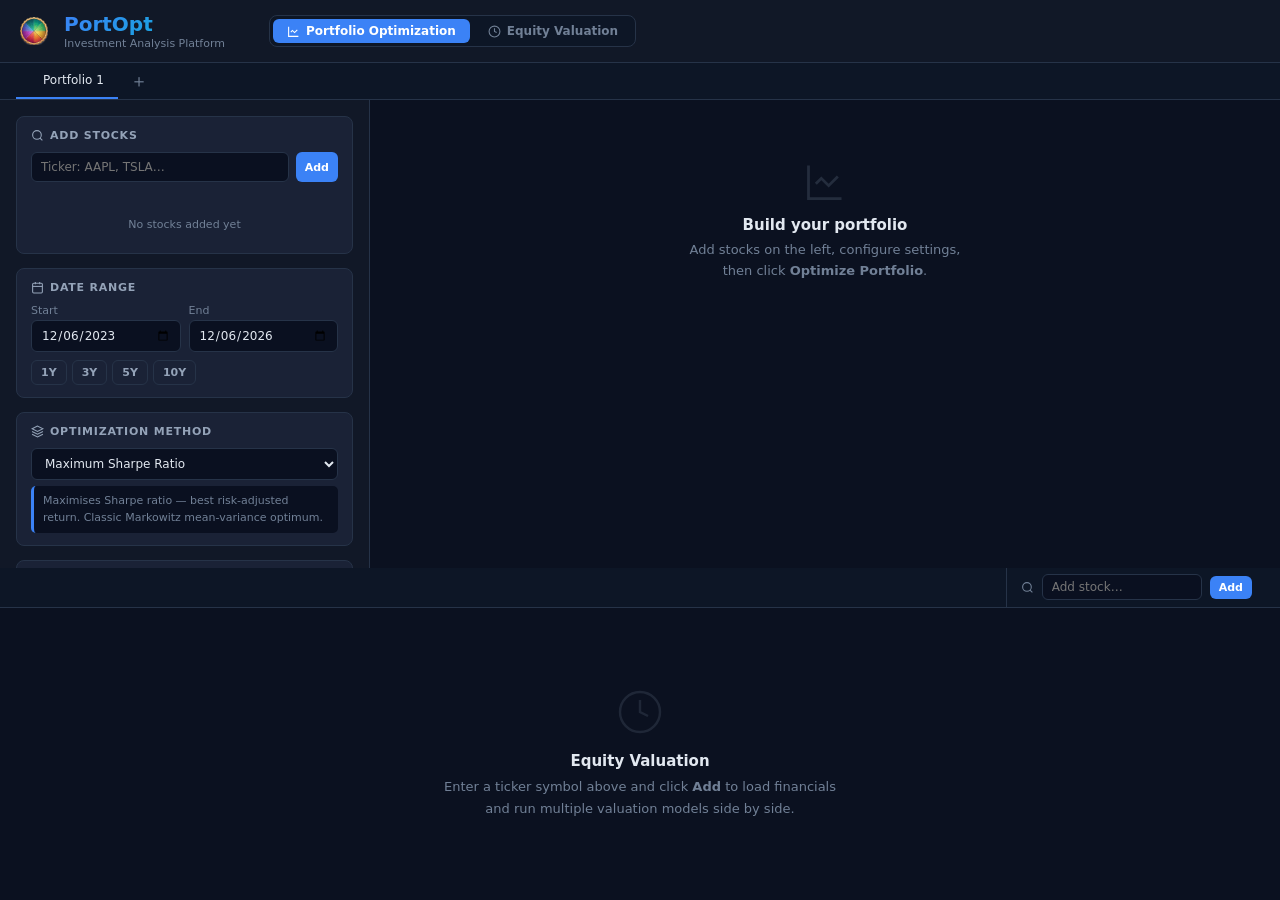
==== commit 0ea201ad: "Overhaul equity valuation: multi-tab, 9 models in 4 categories, math workings - Multi-tab UI: one ta" ====
--- a/templates/index.html
+++ b/templates/index.html
@@ -416,272 +416,36 @@
 </main>
 
 <!-- ══ EQUITY VALUATION APP ══════════════════════════════════════════════ -->
-<div id="valuation-app" style="display:none;grid-column:1/-1;overflow-y:auto;background:var(--bg);padding:24px 28px;">
-
-  <!-- Search bar -->
-  <div class="val-search-bar">
-    <div class="val-search-wrap">
-      <svg width="15" height="15" viewBox="0 0 24 24" fill="none" stroke="currentColor" stroke-width="2" style="color:var(--muted);flex-shrink:0;"><circle cx="11" cy="11" r="8"/><path d="m21 21-4.35-4.35"/></svg>
-      <input type="text" id="val-ticker-input" placeholder="Enter a ticker symbol (e.g. AAPL, MSFT, TSLA)…"
-             autocomplete="off" spellcheck="false" onkeydown="if(event.key==='Enter')loadValuation()"/>
-      <button class="btn btn-primary" onclick="loadValuation()" id="val-search-btn">Analyse</button>
-    </div>
-    <div id="val-status" style="font-size:11px;color:var(--muted);min-height:16px;margin-top:6px;"></div>
-  </div>
-
-  <!-- Loading -->
-  <div id="val-loading" style="display:none;text-align:center;padding:60px 0;">
-    <div class="spinner"></div>
-    <div class="loading-msg">Fetching financials…</div>
-  </div>
-
-  <!-- Results -->
-  <div id="val-results" style="display:none;">
-
-    <!-- Stock header card -->
-    <div class="val-header-card">
-      <div>
-        <div class="val-ticker-name" id="val-name"></div>
-        <div class="val-meta" id="val-meta"></div>
-      </div>
-      <div class="val-price-block">
-        <div class="val-current-price" id="val-price"></div>
-        <div style="font-size:11px;color:var(--muted);">Current Market Price</div>
-      </div>
-    </div>
-
-    <!-- Valuation comparison bar chart -->
-    <div class="chart-card" style="margin-bottom:20px;">
-      <div class="chart-header">
-        <div class="chart-title" style="margin:0;">Intrinsic Value vs Market Price</div>
-        <div style="font-size:11px;color:var(--muted);">Each bar shows the estimated fair value from one method. The red line is the current price.</div>
-      </div>
-      <div id="val-chart-compare" style="height:220px;"></div>
-    </div>
-
-    <!-- Method cards grid -->
-    <div class="val-methods-grid" id="val-methods-grid">
-
-      <!-- ── DCF ──────────────────────────────────────────────── -->
-      <div class="val-card" id="vcard-dcf">
-        <div class="val-card-header">
-          <div>
-            <div class="val-card-title">Discounted Cash Flow (DCF)</div>
-            <div class="val-card-subtitle">Intrinsic value based on future free cash flows discounted back to today</div>
-          </div>
-          <div class="val-card-result" id="res-dcf">—</div>
-        </div>
-        <div class="val-card-body">
-          <div class="val-inputs-grid">
-            <div class="val-inp-group">
-              <label>FCF per Share ($)</label>
-              <input type="number" id="dcf-fcf" step="0.01" oninput="recalcAll()"/>
-              <div class="val-inp-hint">Last twelve months free cash flow per share</div>
-            </div>
-            <div class="val-inp-group">
-              <label>Growth Rate — Yr 1–5 (%)</label>
-              <input type="number" id="dcf-g1" step="0.5" min="-20" max="60" oninput="recalcAll()"/>
-              <div class="val-inp-hint">Expected annual FCF growth for first 5 years</div>
-            </div>
-            <div class="val-inp-group">
-              <label>Growth Rate — Yr 6–10 (%)</label>
-              <input type="number" id="dcf-g2" step="0.5" min="-20" max="40" oninput="recalcAll()"/>
-              <div class="val-inp-hint">Slower growth phase (years 6–10)</div>
-            </div>
-            <div class="val-inp-group">
-              <label>Terminal Growth Rate (%)</label>
-              <input type="number" id="dcf-tg" step="0.1" min="0" max="5" oninput="recalcAll()"/>
-              <div class="val-inp-hint">Perpetual growth after year 10 (≈ GDP growth, 2–3%)</div>
-            </div>
-            <div class="val-inp-group">
-              <label>Discount Rate / WACC (%)</label>
-              <input type="number" id="dcf-wacc" step="0.1" min="3" max="25" oninput="recalcAll()"/>
-              <div class="val-inp-hint">Weighted average cost of capital (suggested from beta)</div>
-            </div>
-            <div class="val-inp-group">
-              <label>Margin of Safety (%)</label>
-              <input type="number" id="dcf-mos" step="1" min="0" max="50" oninput="recalcAll()"/>
-              <div class="val-inp-hint">Discount to apply to the final DCF value (0 = no discount)</div>
-            </div>
-          </div>
-          <div class="val-updown" id="ud-dcf"></div>
-        </div>
-      </div>
-
-      <!-- ── DDM ──────────────────────────────────────────────── -->
-      <div class="val-card" id="vcard-ddm">
-        <div class="val-card-header">
-          <div>
-            <div class="val-card-title">Dividend Discount Model (DDM)</div>
-            <div class="val-card-subtitle">Gordon Growth Model — value based on future dividends discounted to present</div>
-          </div>
-          <div class="val-card-result" id="res-ddm">—</div>
-        </div>
-        <div class="val-card-body">
-          <div id="ddm-no-div" class="val-note" style="display:none;">
-            ⚠️ This stock pays no dividend. DDM is not applicable.
-          </div>
-          <div id="ddm-inputs">
-            <div class="val-inputs-grid">
-              <div class="val-inp-group">
-                <label>Annual Dividend per Share ($)</label>
-                <input type="number" id="ddm-div" step="0.01" min="0" oninput="recalcAll()"/>
-                <div class="val-inp-hint">Last annual dividend (or expected next year)</div>
-              </div>
-              <div class="val-inp-group">
-                <label>Dividend Growth Rate (%)</label>
-                <input type="number" id="ddm-g" step="0.5" min="0" max="20" oninput="recalcAll()"/>
-                <div class="val-inp-hint">Expected long-term dividend growth per year</div>
-              </div>
-              <div class="val-inp-group">
-                <label>Required Rate of Return (%)</label>
-                <input type="number" id="ddm-r" step="0.1" min="1" max="25" oninput="recalcAll()"/>
-                <div class="val-inp-hint">Your cost of equity / minimum acceptable return</div>
-              </div>
-            </div>
-            <div class="val-updown" id="ud-ddm"></div>
-          </div>
-        </div>
-      </div>
-
-      <!-- ── P/E ──────────────────────────────────────────────── -->
-      <div class="val-card" id="vcard-pe">
-        <div class="val-card-header">
-          <div>
-            <div class="val-card-title">Price / Earnings (P/E)</div>
-            <div class="val-card-subtitle">Applies a target P/E multiple to earnings — simple and widely used</div>
-          </div>
-          <div class="val-card-result" id="res-pe">—</div>
-        </div>
-        <div class="val-card-body">
-          <div class="val-inputs-grid">
-            <div class="val-inp-group">
-              <label>EPS — Trailing Twelve Months ($)</label>
-              <input type="number" id="pe-eps-ttm" step="0.01" oninput="recalcAll()"/>
-              <div class="val-inp-hint">Earnings per share over the last 12 months</div>
-            </div>
-            <div class="val-inp-group">
-              <label>EPS — Forward Estimate ($)</label>
-              <input type="number" id="pe-eps-fwd" step="0.01" oninput="recalcAll()"/>
-              <div class="val-inp-hint">Next twelve months consensus EPS estimate</div>
-            </div>
-            <div class="val-inp-group">
-              <label>Target P/E Multiple (TTM)</label>
-              <input type="number" id="pe-mult-ttm" step="0.5" min="1" oninput="recalcAll()"/>
-              <div class="val-inp-hint">Fair P/E based on sector / historical avg</div>
-            </div>
-            <div class="val-inp-group">
-              <label>Target P/E Multiple (Forward)</label>
-              <input type="number" id="pe-mult-fwd" step="0.5" min="1" oninput="recalcAll()"/>
-              <div class="val-inp-hint">Forward P/E to apply to next-year earnings</div>
-            </div>
-          </div>
-          <div class="val-two-results">
-            <div class="val-two-item"><span class="val-two-label">TTM P/E Value</span><span class="val-card-result sml" id="res-pe-ttm">—</span></div>
-            <div class="val-two-item"><span class="val-two-label">Forward P/E Value</span><span class="val-card-result sml" id="res-pe-fwd">—</span></div>
-          </div>
-          <div class="val-updown" id="ud-pe"></div>
-        </div>
-      </div>
-
-      <!-- ── EV/EBITDA ─────────────────────────────────────────── -->
-      <div class="val-card" id="vcard-ev">
-        <div class="val-card-header">
-          <div>
-            <div class="val-card-title">EV / EBITDA</div>
-            <div class="val-card-subtitle">Enterprise value multiple — useful for comparing capital-structure-agnostic value</div>
-          </div>
-          <div class="val-card-result" id="res-ev">—</div>
-        </div>
-        <div class="val-card-body">
-          <div class="val-inputs-grid">
-            <div class="val-inp-group">
-              <label>EBITDA ($ millions)</label>
-              <input type="number" id="ev-ebitda" step="10" oninput="recalcAll()"/>
-              <div class="val-inp-hint">Earnings before interest, tax, depreciation &amp; amortisation</div>
-            </div>
-            <div class="val-inp-group">
-              <label>Target EV/EBITDA Multiple</label>
-              <input type="number" id="ev-mult" step="0.5" min="1" oninput="recalcAll()"/>
-              <div class="val-inp-hint">Sector fair-value multiple (suggested from peers)</div>
-            </div>
-            <div class="val-inp-group">
-              <label>Net Debt ($ millions)</label>
-              <input type="number" id="ev-netdebt" step="10" oninput="recalcAll()"/>
-              <div class="val-inp-hint">Total debt minus cash &amp; equivalents</div>
-            </div>
-            <div class="val-inp-group">
-              <label>Shares Outstanding (millions)</label>
-              <input type="number" id="ev-shares" step="1" min="0.01" oninput="recalcAll()"/>
-              <div class="val-inp-hint">Used to convert EV to per-share price</div>
-            </div>
-          </div>
-          <div class="val-updown" id="ud-ev"></div>
-        </div>
-      </div>
-
-      <!-- ── Graham Number ─────────────────────────────────────── -->
-      <div class="val-card" id="vcard-graham">
-        <div class="val-card-header">
-          <div>
-            <div class="val-card-title">Graham Number</div>
-            <div class="val-card-subtitle">Benjamin Graham's formula — geometric mean of max P/E (15×) and max P/B (1.5×)</div>
-          </div>
-          <div class="val-card-result" id="res-graham">—</div>
-        </div>
-        <div class="val-card-body">
-          <div class="val-inputs-grid">
-            <div class="val-inp-group">
-              <label>EPS — Trailing Twelve Months ($)</label>
-              <input type="number" id="gr-eps" step="0.01" oninput="recalcAll()"/>
-              <div class="val-inp-hint">Must be positive for Graham Number to apply</div>
-            </div>
-            <div class="val-inp-group">
-              <label>Book Value per Share ($)</label>
-              <input type="number" id="gr-bvps" step="0.01" oninput="recalcAll()"/>
-              <div class="val-inp-hint">Total equity divided by shares outstanding</div>
-            </div>
-          </div>
-          <div id="graham-na" class="val-note" style="display:none;">
-            ⚠️ Graham Number requires positive EPS and positive book value.
-          </div>
-          <div class="val-updown" id="ud-graham"></div>
-        </div>
-      </div>
-
-      <!-- ── PEG ──────────────────────────────────────────────── -->
-      <div class="val-card" id="vcard-peg">
-        <div class="val-card-header">
-          <div>
-            <div class="val-card-title">PEG Ratio</div>
-            <div class="val-card-subtitle">P/E adjusted for growth — fair value assumes PEG = 1 (P/E equals growth rate)</div>
-          </div>
-          <div class="val-card-result" id="res-peg">—</div>
-        </div>
-        <div class="val-card-body">
-          <div class="val-inputs-grid">
-            <div class="val-inp-group">
-              <label>EPS ($)</label>
-              <input type="number" id="peg-eps" step="0.01" oninput="recalcAll()"/>
-              <div class="val-inp-hint">Trailing twelve months earnings per share</div>
-            </div>
-            <div class="val-inp-group">
-              <label>Earnings Growth Rate (%)</label>
-              <input type="number" id="peg-g" step="0.5" min="0.1" oninput="recalcAll()"/>
-              <div class="val-inp-hint">Expected annual EPS growth (5-year avg)</div>
-            </div>
-            <div class="val-inp-group">
-              <label>Target PEG Ratio</label>
-              <input type="number" id="peg-target" step="0.1" min="0.5" max="3" oninput="recalcAll()"/>
-              <div class="val-inp-hint">1.0 = fair value; &lt;1 = undervalued; &gt;1 = premium</div>
-            </div>
-          </div>
-          <div class="val-updown" id="ud-peg"></div>
-        </div>
-      </div>
-
-    </div><!-- /val-methods-grid -->
-  </div><!-- /val-results -->
+<div id="valuation-app" style="display:none;grid-column:1/-1;height:100%;display:grid;grid-template-rows:auto 1fr;overflow:hidden;">
+
+  <!-- ── Stock tabs row ────────────────────────────────────────── -->
+  <div class="val-tabs-row" id="val-tabs-row">
+    <div id="val-tabs-container" style="display:flex;align-items:stretch;flex:1;overflow-x:auto;"></div>
+    <div class="val-search-inline">
+      <svg width="13" height="13" viewBox="0 0 24 24" fill="none" stroke="currentColor" stroke-width="2" style="color:var(--muted);flex-shrink:0;"><circle cx="11" cy="11" r="8"/><path d="m21 21-4.35-4.35"/></svg>
+      <input type="text" id="val-ticker-input" placeholder="Add stock…"
+             autocomplete="off" spellcheck="false" onkeydown="if(event.key==='Enter')valAddStock()"/>
+      <button class="btn btn-primary btn-sm" onclick="valAddStock()" id="val-search-btn">Add</button>
+      <span id="val-status" style="font-size:11px;color:var(--red);margin-left:6px;"></span>
+    </div>
+  </div>
+
+  <!-- ── Per-stock content (one per tab, shown by active tab) ── -->
+  <div id="val-stocks-container" style="overflow-y:auto;flex:1;">
+
+    <!-- Empty state -->
+    <div id="val-empty-state" style="text-align:center;padding:80px 20px;color:var(--muted);">
+      <svg width="48" height="48" viewBox="0 0 24 24" fill="none" stroke="currentColor" stroke-width="1.2"
+           style="display:block;margin:0 auto 16px;opacity:.2;">
+        <circle cx="12" cy="12" r="10"/><path d="M12 6v6l4 2"/>
+      </svg>
+      <div style="font-size:15px;color:var(--text);font-weight:700;margin-bottom:6px;">Equity Valuation</div>
+      <div style="font-size:13px;max-width:400px;margin:0 auto;line-height:1.7;">
+        Enter a ticker symbol above and click <strong>Add</strong> to load financials and run multiple valuation models side by side.
+      </div>
+    </div>
+
+  </div><!-- /val-stocks-container -->
 </div><!-- /valuation-app -->
 
 </div><!-- /app -->
--- a/static/css/app.css
+++ b/static/css/app.css
@@ -304,59 +304,120 @@
 .app-nav-btn:hover{color:var(--text);}
 .app-nav-btn.active{background:var(--accent);color:#fff;}
 
-/* ── VALUATION LAYOUT ────────────────────────────────────────── */
-.val-search-bar{max-width:660px;margin:0 auto 24px;}
-.val-search-wrap{display:flex;align-items:center;gap:10px;
-  background:var(--surface);border:1px solid var(--border);border-radius:10px;
-  padding:10px 14px;}
-.val-search-wrap input{flex:1;background:transparent;border:none;outline:none;
-  color:var(--text);font-size:14px;}
-.val-search-wrap input::placeholder{color:var(--muted);}
-
-.val-header-card{display:flex;align-items:center;justify-content:space-between;
+/* ── VALUATION SHELL ─────────────────────────────────────────── */
+#valuation-app{display:none;grid-column:1/-1;height:calc(100vh - 84px);
+  display:grid;grid-template-rows:auto 1fr;overflow:hidden;}
+
+/* ── STOCK TABS ROW ──────────────────────────────────────────── */
+.val-tabs-row{display:flex;align-items:stretch;background:#0d1626;
+  border-bottom:1px solid var(--border);min-height:40px;overflow:hidden;}
+.val-tab{display:inline-flex;align-items:center;gap:6px;padding:0 14px;
+  border:none;background:transparent;color:var(--muted);cursor:pointer;
+  font-size:12px;font-weight:600;white-space:nowrap;border-bottom:2px solid transparent;
+  transition:all .15s;min-height:40px;position:relative;}
+.val-tab:hover{color:var(--text);}
+.val-tab.active{color:var(--text);border-bottom-color:var(--accent2);}
+.val-tab-ticker{font-weight:800;font-size:12px;}
+.val-tab-price{font-size:10px;color:var(--green);}
+.val-tab-close{width:14px;height:14px;border-radius:3px;border:none;background:transparent;
+  color:var(--muted);cursor:pointer;display:flex;align-items:center;justify-content:center;
+  font-size:13px;line-height:1;padding:0;opacity:0;transition:opacity .15s;margin-left:2px;}
+.val-tab:hover .val-tab-close{opacity:1;}
+.val-tab-close:hover{color:var(--red);}
+.val-tab-loading{width:12px;height:12px;border:2px solid rgba(255,255,255,.15);
+  border-top-color:var(--accent2);border-radius:50%;animation:spin .7s linear infinite;flex-shrink:0;}
+
+/* ── INLINE SEARCH ───────────────────────────────────────────── */
+.val-search-inline{display:flex;align-items:center;gap:8px;padding:0 14px;
+  border-left:1px solid var(--border);flex-shrink:0;}
+.val-search-inline input{background:#0a1020;border:1px solid var(--border);border-radius:6px;
+  padding:5px 9px;color:var(--text);font-size:12px;outline:none;width:160px;transition:border .15s;}
+.val-search-inline input:focus{border-color:var(--accent);width:200px;}
+
+/* ── STOCK PANEL (scrollable content area per tab) ───────────── */
+.val-stock-panel{display:none;padding:20px 24px;}
+.val-stock-panel.active{display:block;}
+
+/* ── STOCK HEADER BAND ───────────────────────────────────────── */
+.val-stock-header{display:flex;align-items:center;gap:20px;flex-wrap:wrap;
   background:var(--surface);border:1px solid var(--border);border-radius:var(--r);
-  padding:16px 20px;margin-bottom:18px;}
-.val-ticker-name{font-size:18px;font-weight:800;color:var(--text);}
-.val-meta{font-size:11px;color:var(--muted);margin-top:4px;}
-.val-price-block{text-align:right;}
-.val-current-price{font-size:28px;font-weight:800;
+  padding:12px 18px;margin-bottom:18px;}
+.val-stock-ticker{font-size:22px;font-weight:900;color:var(--text);}
+.val-stock-name{font-size:12px;color:var(--muted2);margin-top:2px;}
+.val-stock-price{font-size:24px;font-weight:800;
   background:linear-gradient(135deg,var(--accent),var(--accent2));
-  -webkit-background-clip:text;-webkit-text-fill-color:transparent;}
-
-.val-methods-grid{display:grid;grid-template-columns:repeat(auto-fill,minmax(480px,1fr));gap:16px;}
+  -webkit-background-clip:text;-webkit-text-fill-color:transparent;margin-left:auto;}
+.val-stock-chips{display:flex;flex-wrap:wrap;gap:6px;margin-top:4px;}
+.val-chip{font-size:10px;font-weight:600;padding:2px 8px;border-radius:3px;
+  background:#1a2236;border:1px solid var(--border);color:var(--muted2);}
+.val-chip.green{color:var(--green);background:rgba(16,185,129,.1);border-color:rgba(16,185,129,.2);}
+.val-chip.red{color:var(--red);background:rgba(239,68,68,.1);border-color:rgba(239,68,68,.2);}
+
+/* ── COMPARE CHART ───────────────────────────────────────────── */
+.val-compare-card{background:var(--card);border:1px solid var(--border);border-radius:var(--r);
+  padding:14px 16px;margin-bottom:20px;}
+
+/* ── METHOD CATEGORY ─────────────────────────────────────────── */
+.val-category{margin-bottom:24px;}
+.val-category-title{font-size:10px;font-weight:700;letter-spacing:.1em;text-transform:uppercase;
+  color:var(--muted2);padding:0 2px 8px;border-bottom:1px solid var(--border);margin-bottom:12px;
+  display:flex;align-items:center;gap:7px;}
+.val-category-title svg{opacity:.6;}
+.val-methods-grid{display:grid;grid-template-columns:repeat(auto-fill,minmax(460px,1fr));gap:14px;}
 
 /* ── VALUATION CARD ──────────────────────────────────────────── */
 .val-card{background:var(--card);border:1px solid var(--border);border-radius:var(--r);overflow:hidden;}
 .val-card-header{display:flex;align-items:flex-start;justify-content:space-between;
-  gap:12px;padding:14px 16px;background:#0d1626;border-bottom:1px solid var(--border);}
-.val-card-title{font-size:13px;font-weight:700;color:var(--text);margin-bottom:3px;}
-.val-card-subtitle{font-size:10px;color:var(--muted);line-height:1.5;max-width:340px;}
-.val-card-result{font-size:22px;font-weight:800;white-space:nowrap;flex-shrink:0;
-  color:var(--accent2);}
-.val-card-result.sml{font-size:16px;}
-.val-card-body{padding:14px 16px;}
+  gap:12px;padding:12px 14px;background:#0d1626;border-bottom:1px solid var(--border);}
+.val-card-title{font-size:12px;font-weight:700;color:var(--text);margin-bottom:2px;}
+.val-card-subtitle{font-size:10px;color:var(--muted);line-height:1.5;max-width:320px;}
+.val-card-result{font-size:20px;font-weight:800;white-space:nowrap;flex-shrink:0;color:var(--accent2);}
+.val-card-result.sml{font-size:14px;}
+.val-card-body{padding:12px 14px;}
+
+/* ── FCF HISTORY TABLE ───────────────────────────────────────── */
+.val-fcf-table{width:100%;border-collapse:collapse;font-size:11px;margin-bottom:12px;}
+.val-fcf-table th{text-align:left;padding:4px 8px;background:#0a1020;color:var(--muted);
+  font-size:10px;font-weight:600;text-transform:uppercase;letter-spacing:.05em;}
+.val-fcf-table td{padding:4px 8px;border-bottom:1px solid rgba(255,255,255,.03);}
+.val-fcf-table .pos{color:var(--green);font-weight:600;}
+.val-fcf-table .neg{color:var(--red);font-weight:600;}
 
 /* ── VALUATION INPUTS ────────────────────────────────────────── */
-.val-inputs-grid{display:grid;grid-template-columns:1fr 1fr;gap:10px 14px;margin-bottom:12px;}
-.val-inp-group label{display:block;font-size:11px;color:var(--muted);margin-bottom:3px;font-weight:500;}
+.val-inputs-grid{display:grid;grid-template-columns:repeat(3,1fr);gap:8px 12px;margin-bottom:10px;}
+.val-inputs-grid.col2{grid-template-columns:1fr 1fr;}
+.val-inp-group label{display:block;font-size:10px;color:var(--muted);margin-bottom:2px;font-weight:500;}
 .val-inp-group input{width:100%;background:#0a1020;border:1px solid var(--border);
-  border-radius:6px;padding:6px 9px;color:var(--text);font-size:12px;outline:none;transition:border .15s;}
+  border-radius:5px;padding:5px 8px;color:var(--text);font-size:12px;outline:none;transition:border .15s;}
 .val-inp-group input:focus{border-color:var(--accent);}
-.val-inp-hint{font-size:10px;color:var(--muted);margin-top:3px;line-height:1.4;}
+.val-inp-hint{font-size:10px;color:var(--muted);margin-top:2px;line-height:1.4;}
 
 /* ── UPSIDE / DOWNSIDE BADGE ─────────────────────────────────── */
-.val-updown{display:flex;align-items:center;gap:8px;padding:8px 10px;
-  border-radius:6px;font-size:12px;font-weight:700;margin-top:4px;}
+.val-updown{display:flex;align-items:center;gap:8px;padding:7px 10px;
+  border-radius:6px;font-size:11px;font-weight:700;margin-top:8px;}
 .val-updown.up{background:rgba(16,185,129,.1);color:var(--green);border:1px solid rgba(16,185,129,.2);}
 .val-updown.down{background:rgba(239,68,68,.1);color:var(--red);border:1px solid rgba(239,68,68,.2);}
 .val-updown.neutral{background:rgba(100,116,139,.1);color:var(--muted);border:1px solid var(--border);}
 
+/* ── SHOW WORKINGS BUTTON & PANEL ────────────────────────────── */
+.val-workings-btn{display:inline-flex;align-items:center;gap:5px;margin-top:8px;
+  background:transparent;border:1px solid var(--border);border-radius:5px;
+  color:var(--muted);font-size:11px;cursor:pointer;padding:4px 10px;transition:all .15s;}
+.val-workings-btn:hover{border-color:var(--accent2);color:var(--accent2);}
+.val-workings-panel{display:none;margin-top:8px;background:#060d1a;border:1px solid var(--border);
+  border-radius:6px;padding:12px 14px;font-size:11px;line-height:1.8;color:var(--muted2);}
+.val-workings-panel.open{display:block;}
+.val-workings-panel .step{display:flex;gap:8px;padding:2px 0;}
+.val-workings-panel .step-num{color:var(--accent2);font-weight:700;min-width:20px;flex-shrink:0;}
+.val-workings-panel .step-eq{color:var(--text);font-family:monospace;font-size:11px;}
+.val-workings-panel .step-label{color:var(--muted);font-size:10px;margin-top:1px;}
+
 /* ── TWO RESULTS ROW ─────────────────────────────────────────── */
-.val-two-results{display:flex;gap:16px;margin-bottom:10px;flex-wrap:wrap;}
+.val-two-results{display:flex;gap:10px;margin-bottom:8px;flex-wrap:wrap;}
 .val-two-item{display:flex;align-items:center;gap:8px;
-  background:#0a1020;border-radius:6px;padding:6px 12px;flex:1;min-width:160px;}
-.val-two-label{font-size:11px;color:var(--muted);flex:1;}
+  background:#0a1020;border-radius:5px;padding:5px 10px;flex:1;min-width:140px;}
+.val-two-label{font-size:10px;color:var(--muted);flex:1;}
 
 /* ── NOTE BOX ────────────────────────────────────────────────── */
 .val-note{background:rgba(245,158,11,.08);border:1px solid rgba(245,158,11,.25);
-  color:var(--gold);border-radius:6px;padding:8px 12px;font-size:11px;line-height:1.5;}
+  color:var(--gold);border-radius:6px;padding:7px 10px;font-size:11px;line-height:1.5;}
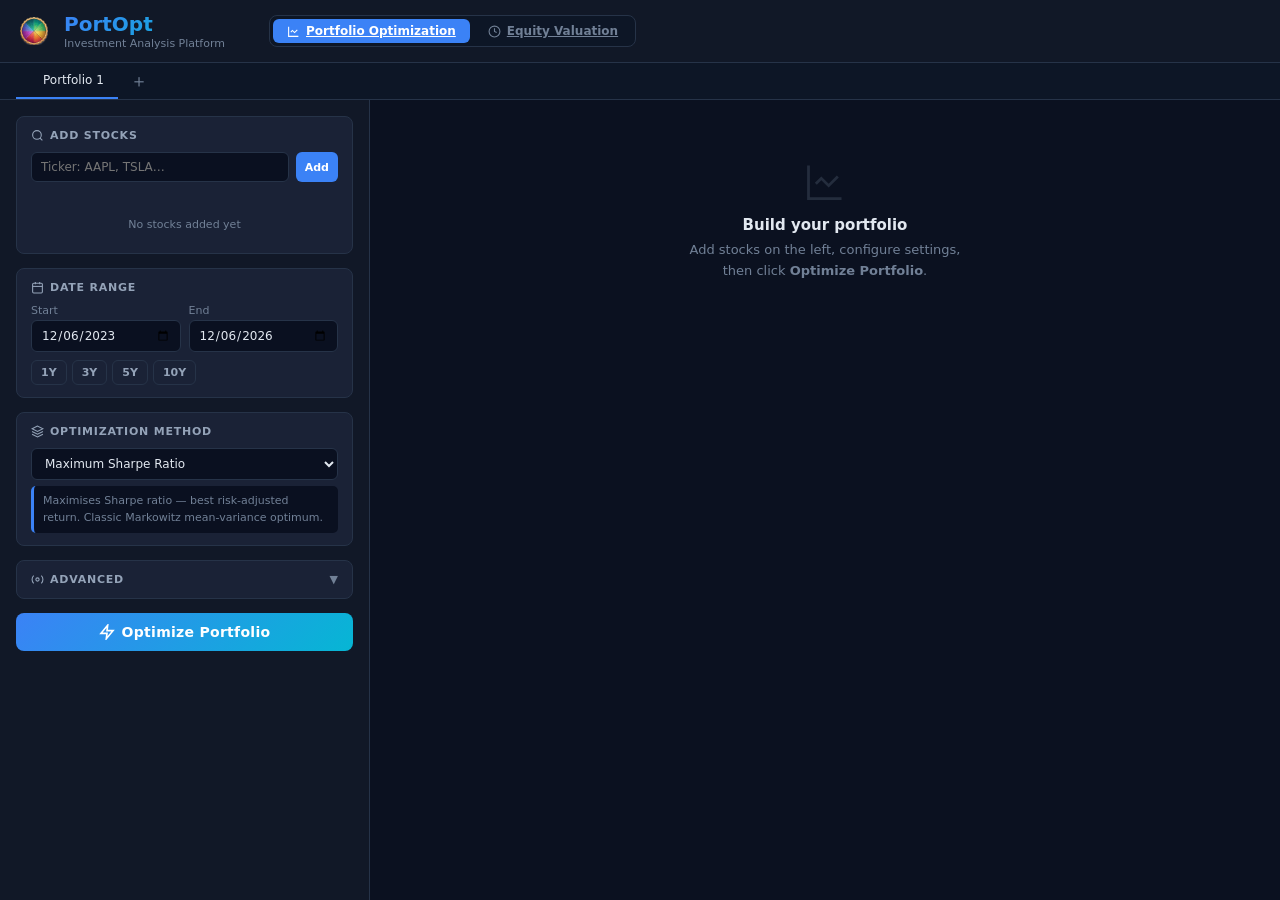
==== commit 18871261: "Separate portfolio and valuation into independent pages - /  serves index.html (portfolio optimizati" ====
--- a/templates/index.html
+++ b/templates/index.html
@@ -3,7 +3,7 @@
 <head>
 <meta charset="UTF-8"/>
 <meta name="viewport" content="width=device-width,initial-scale=1.0"/>
-<title>PortOpt — Portfolio Optimizer</title>
+<title>PortOpt — Portfolio Optimization</title>
 <link rel="icon" type="image/png" href="/static/favicon.png"/>
 <link rel="stylesheet" href="/static/css/app.css"/>
 <script src="https://cdn.plot.ly/plotly-2.32.0.min.js"></script>
@@ -19,14 +19,14 @@
     <div class="logo-sub">Investment Analysis Platform</div>
   </div>
   <nav class="app-nav">
-    <button class="app-nav-btn active" id="nav-portfolio" onclick="switchApp('portfolio')">
+    <a class="app-nav-btn active" href="/">
       <svg width="13" height="13" viewBox="0 0 24 24" fill="none" stroke="currentColor" stroke-width="2"><path d="M3 3v18h18"/><path d="m19 9-5 5-4-4-3 3"/></svg>
       Portfolio Optimization
-    </button>
-    <button class="app-nav-btn" id="nav-valuation" onclick="switchApp('valuation')">
+    </a>
+    <a class="app-nav-btn" href="/valuation">
       <svg width="13" height="13" viewBox="0 0 24 24" fill="none" stroke="currentColor" stroke-width="2"><circle cx="12" cy="12" r="10"/><path d="M12 6v6l4 2"/></svg>
       Equity Valuation
-    </button>
+    </a>
   </nav>
   <div id="header-status" style="margin-left:auto;font-size:11px;color:var(--muted);"></div>
 </div>
@@ -415,42 +415,8 @@
   </div>
 </main>
 
-<!-- ══ EQUITY VALUATION APP ══════════════════════════════════════════════ -->
-<div id="valuation-app" style="display:none;grid-column:1/-1;height:100%;display:grid;grid-template-rows:auto 1fr;overflow:hidden;">
-
-  <!-- ── Stock tabs row ────────────────────────────────────────── -->
-  <div class="val-tabs-row" id="val-tabs-row">
-    <div id="val-tabs-container" style="display:flex;align-items:stretch;flex:1;overflow-x:auto;"></div>
-    <div class="val-search-inline">
-      <svg width="13" height="13" viewBox="0 0 24 24" fill="none" stroke="currentColor" stroke-width="2" style="color:var(--muted);flex-shrink:0;"><circle cx="11" cy="11" r="8"/><path d="m21 21-4.35-4.35"/></svg>
-      <input type="text" id="val-ticker-input" placeholder="Add stock…"
-             autocomplete="off" spellcheck="false" onkeydown="if(event.key==='Enter')valAddStock()"/>
-      <button class="btn btn-primary btn-sm" onclick="valAddStock()" id="val-search-btn">Add</button>
-      <span id="val-status" style="font-size:11px;color:var(--red);margin-left:6px;"></span>
-    </div>
-  </div>
-
-  <!-- ── Per-stock content (one per tab, shown by active tab) ── -->
-  <div id="val-stocks-container" style="overflow-y:auto;flex:1;">
-
-    <!-- Empty state -->
-    <div id="val-empty-state" style="text-align:center;padding:80px 20px;color:var(--muted);">
-      <svg width="48" height="48" viewBox="0 0 24 24" fill="none" stroke="currentColor" stroke-width="1.2"
-           style="display:block;margin:0 auto 16px;opacity:.2;">
-        <circle cx="12" cy="12" r="10"/><path d="M12 6v6l4 2"/>
-      </svg>
-      <div style="font-size:15px;color:var(--text);font-weight:700;margin-bottom:6px;">Equity Valuation</div>
-      <div style="font-size:13px;max-width:400px;margin:0 auto;line-height:1.7;">
-        Enter a ticker symbol above and click <strong>Add</strong> to load financials and run multiple valuation models side by side.
-      </div>
-    </div>
-
-  </div><!-- /val-stocks-container -->
-</div><!-- /valuation-app -->
-
 </div><!-- /app -->
 
 <script src="/static/js/app.js"></script>
-<script src="/static/js/valuation.js"></script>
 </body>
 </html>
--- a/static/css/app.css
+++ b/static/css/app.css
@@ -304,120 +304,4 @@
 .app-nav-btn:hover{color:var(--text);}
 .app-nav-btn.active{background:var(--accent);color:#fff;}
 
-/* ── VALUATION SHELL ─────────────────────────────────────────── */
-#valuation-app{display:none;grid-column:1/-1;height:calc(100vh - 84px);
-  display:grid;grid-template-rows:auto 1fr;overflow:hidden;}
-
-/* ── STOCK TABS ROW ──────────────────────────────────────────── */
-.val-tabs-row{display:flex;align-items:stretch;background:#0d1626;
-  border-bottom:1px solid var(--border);min-height:40px;overflow:hidden;}
-.val-tab{display:inline-flex;align-items:center;gap:6px;padding:0 14px;
-  border:none;background:transparent;color:var(--muted);cursor:pointer;
-  font-size:12px;font-weight:600;white-space:nowrap;border-bottom:2px solid transparent;
-  transition:all .15s;min-height:40px;position:relative;}
-.val-tab:hover{color:var(--text);}
-.val-tab.active{color:var(--text);border-bottom-color:var(--accent2);}
-.val-tab-ticker{font-weight:800;font-size:12px;}
-.val-tab-price{font-size:10px;color:var(--green);}
-.val-tab-close{width:14px;height:14px;border-radius:3px;border:none;background:transparent;
-  color:var(--muted);cursor:pointer;display:flex;align-items:center;justify-content:center;
-  font-size:13px;line-height:1;padding:0;opacity:0;transition:opacity .15s;margin-left:2px;}
-.val-tab:hover .val-tab-close{opacity:1;}
-.val-tab-close:hover{color:var(--red);}
-.val-tab-loading{width:12px;height:12px;border:2px solid rgba(255,255,255,.15);
-  border-top-color:var(--accent2);border-radius:50%;animation:spin .7s linear infinite;flex-shrink:0;}
-
-/* ── INLINE SEARCH ───────────────────────────────────────────── */
-.val-search-inline{display:flex;align-items:center;gap:8px;padding:0 14px;
-  border-left:1px solid var(--border);flex-shrink:0;}
-.val-search-inline input{background:#0a1020;border:1px solid var(--border);border-radius:6px;
-  padding:5px 9px;color:var(--text);font-size:12px;outline:none;width:160px;transition:border .15s;}
-.val-search-inline input:focus{border-color:var(--accent);width:200px;}
-
-/* ── STOCK PANEL (scrollable content area per tab) ───────────── */
-.val-stock-panel{display:none;padding:20px 24px;}
-.val-stock-panel.active{display:block;}
-
-/* ── STOCK HEADER BAND ───────────────────────────────────────── */
-.val-stock-header{display:flex;align-items:center;gap:20px;flex-wrap:wrap;
-  background:var(--surface);border:1px solid var(--border);border-radius:var(--r);
-  padding:12px 18px;margin-bottom:18px;}
-.val-stock-ticker{font-size:22px;font-weight:900;color:var(--text);}
-.val-stock-name{font-size:12px;color:var(--muted2);margin-top:2px;}
-.val-stock-price{font-size:24px;font-weight:800;
-  background:linear-gradient(135deg,var(--accent),var(--accent2));
-  -webkit-background-clip:text;-webkit-text-fill-color:transparent;margin-left:auto;}
-.val-stock-chips{display:flex;flex-wrap:wrap;gap:6px;margin-top:4px;}
-.val-chip{font-size:10px;font-weight:600;padding:2px 8px;border-radius:3px;
-  background:#1a2236;border:1px solid var(--border);color:var(--muted2);}
-.val-chip.green{color:var(--green);background:rgba(16,185,129,.1);border-color:rgba(16,185,129,.2);}
-.val-chip.red{color:var(--red);background:rgba(239,68,68,.1);border-color:rgba(239,68,68,.2);}
-
-/* ── COMPARE CHART ───────────────────────────────────────────── */
-.val-compare-card{background:var(--card);border:1px solid var(--border);border-radius:var(--r);
-  padding:14px 16px;margin-bottom:20px;}
-
-/* ── METHOD CATEGORY ─────────────────────────────────────────── */
-.val-category{margin-bottom:24px;}
-.val-category-title{font-size:10px;font-weight:700;letter-spacing:.1em;text-transform:uppercase;
-  color:var(--muted2);padding:0 2px 8px;border-bottom:1px solid var(--border);margin-bottom:12px;
-  display:flex;align-items:center;gap:7px;}
-.val-category-title svg{opacity:.6;}
-.val-methods-grid{display:grid;grid-template-columns:repeat(auto-fill,minmax(460px,1fr));gap:14px;}
-
-/* ── VALUATION CARD ──────────────────────────────────────────── */
-.val-card{background:var(--card);border:1px solid var(--border);border-radius:var(--r);overflow:hidden;}
-.val-card-header{display:flex;align-items:flex-start;justify-content:space-between;
-  gap:12px;padding:12px 14px;background:#0d1626;border-bottom:1px solid var(--border);}
-.val-card-title{font-size:12px;font-weight:700;color:var(--text);margin-bottom:2px;}
-.val-card-subtitle{font-size:10px;color:var(--muted);line-height:1.5;max-width:320px;}
-.val-card-result{font-size:20px;font-weight:800;white-space:nowrap;flex-shrink:0;color:var(--accent2);}
-.val-card-result.sml{font-size:14px;}
-.val-card-body{padding:12px 14px;}
-
-/* ── FCF HISTORY TABLE ───────────────────────────────────────── */
-.val-fcf-table{width:100%;border-collapse:collapse;font-size:11px;margin-bottom:12px;}
-.val-fcf-table th{text-align:left;padding:4px 8px;background:#0a1020;color:var(--muted);
-  font-size:10px;font-weight:600;text-transform:uppercase;letter-spacing:.05em;}
-.val-fcf-table td{padding:4px 8px;border-bottom:1px solid rgba(255,255,255,.03);}
-.val-fcf-table .pos{color:var(--green);font-weight:600;}
-.val-fcf-table .neg{color:var(--red);font-weight:600;}
-
-/* ── VALUATION INPUTS ────────────────────────────────────────── */
-.val-inputs-grid{display:grid;grid-template-columns:repeat(3,1fr);gap:8px 12px;margin-bottom:10px;}
-.val-inputs-grid.col2{grid-template-columns:1fr 1fr;}
-.val-inp-group label{display:block;font-size:10px;color:var(--muted);margin-bottom:2px;font-weight:500;}
-.val-inp-group input{width:100%;background:#0a1020;border:1px solid var(--border);
-  border-radius:5px;padding:5px 8px;color:var(--text);font-size:12px;outline:none;transition:border .15s;}
-.val-inp-group input:focus{border-color:var(--accent);}
-.val-inp-hint{font-size:10px;color:var(--muted);margin-top:2px;line-height:1.4;}
-
-/* ── UPSIDE / DOWNSIDE BADGE ─────────────────────────────────── */
-.val-updown{display:flex;align-items:center;gap:8px;padding:7px 10px;
-  border-radius:6px;font-size:11px;font-weight:700;margin-top:8px;}
-.val-updown.up{background:rgba(16,185,129,.1);color:var(--green);border:1px solid rgba(16,185,129,.2);}
-.val-updown.down{background:rgba(239,68,68,.1);color:var(--red);border:1px solid rgba(239,68,68,.2);}
-.val-updown.neutral{background:rgba(100,116,139,.1);color:var(--muted);border:1px solid var(--border);}
-
-/* ── SHOW WORKINGS BUTTON & PANEL ────────────────────────────── */
-.val-workings-btn{display:inline-flex;align-items:center;gap:5px;margin-top:8px;
-  background:transparent;border:1px solid var(--border);border-radius:5px;
-  color:var(--muted);font-size:11px;cursor:pointer;padding:4px 10px;transition:all .15s;}
-.val-workings-btn:hover{border-color:var(--accent2);color:var(--accent2);}
-.val-workings-panel{display:none;margin-top:8px;background:#060d1a;border:1px solid var(--border);
-  border-radius:6px;padding:12px 14px;font-size:11px;line-height:1.8;color:var(--muted2);}
-.val-workings-panel.open{display:block;}
-.val-workings-panel .step{display:flex;gap:8px;padding:2px 0;}
-.val-workings-panel .step-num{color:var(--accent2);font-weight:700;min-width:20px;flex-shrink:0;}
-.val-workings-panel .step-eq{color:var(--text);font-family:monospace;font-size:11px;}
-.val-workings-panel .step-label{color:var(--muted);font-size:10px;margin-top:1px;}
-
-/* ── TWO RESULTS ROW ─────────────────────────────────────────── */
-.val-two-results{display:flex;gap:10px;margin-bottom:8px;flex-wrap:wrap;}
-.val-two-item{display:flex;align-items:center;gap:8px;
-  background:#0a1020;border-radius:5px;padding:5px 10px;flex:1;min-width:140px;}
-.val-two-label{font-size:10px;color:var(--muted);flex:1;}
-
-/* ── NOTE BOX ────────────────────────────────────────────────── */
-.val-note{background:rgba(245,158,11,.08);border:1px solid rgba(245,158,11,.25);
-  color:var(--gold);border-radius:6px;padding:7px 10px;font-size:11px;line-height:1.5;}
+/* Valuation styles live in valuation.css — loaded only on /valuation */
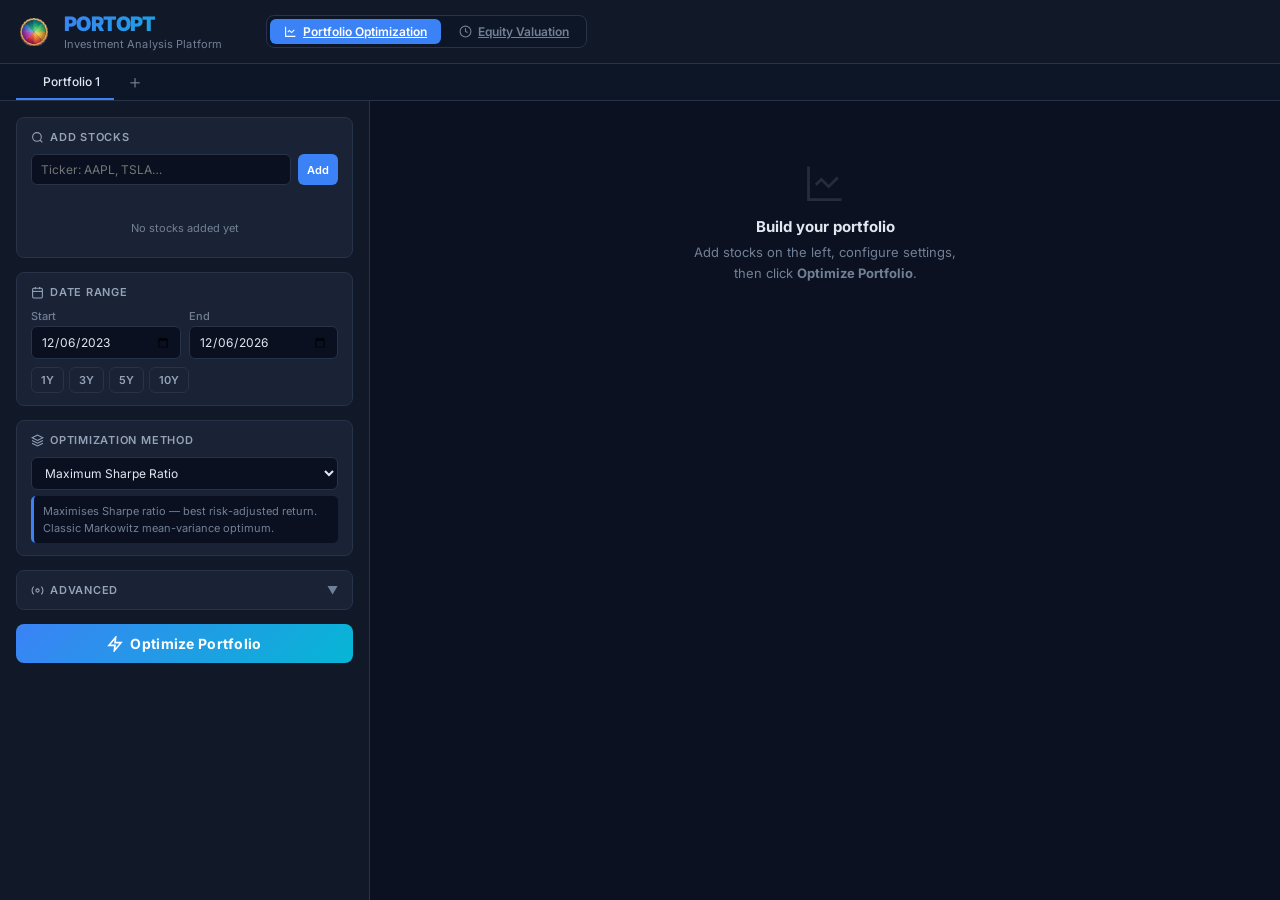
==== commit 9c6df999: "Add Gemini AI business analysis, price sparkline, Inter font, and redesigned stock header - Switch a" ====
--- a/templates/index.html
+++ b/templates/index.html
@@ -5,8 +5,17 @@
 <meta name="viewport" content="width=device-width,initial-scale=1.0"/>
 <title>PortOpt — Portfolio Optimization</title>
 <link rel="icon" type="image/png" href="/static/favicon.png"/>
+<link rel="preconnect" href="https://fonts.googleapis.com"/>
+<link rel="preconnect" href="https://fonts.gstatic.com" crossorigin/>
+<link href="https://fonts.googleapis.com/css2?family=Inter:wght@400;500;600;700;800;900&display=swap" rel="stylesheet"/>
 <link rel="stylesheet" href="/static/css/app.css"/>
 <script src="https://cdn.plot.ly/plotly-2.32.0.min.js"></script>
+<!-- Vercel Analytics -->
+<script>window.va=window.va||function(){(window.vaq=window.vaq||[]).push(arguments);};</script>
+<script defer src="/_vercel/insights/script.js"></script>
+<!-- Vercel Speed Insights -->
+<script>window.si=window.si||function(){(window.siq=window.siq||[]).push(arguments);};</script>
+<script defer src="/_vercel/speed-insights/script.js"></script>
 </head>
 <body>
 <div class="app">
--- a/static/css/app.css
+++ b/static/css/app.css
@@ -5,7 +5,7 @@
   --gold:#f59e0b; --purple:#8b5cf6; --r:8px;
 }
 *{box-sizing:border-box;margin:0;padding:0;}
-body{font-family:system-ui,'Inter',sans-serif;background:var(--bg);color:var(--text);font-size:13px;}
+body{font-family:'Inter',system-ui,sans-serif;background:var(--bg);color:var(--text);font-size:13px;-webkit-font-smoothing:antialiased;}
 button,input,select{font-family:inherit;}
 
 /* ── LAYOUT ───────────────────────────────────────────────────── */
@@ -35,9 +35,10 @@
 .sub-panel.active{display:block;}
 
 /* ── LOGO ─────────────────────────────────────────────────────── */
-.logo{font-size:20px;font-weight:800;background:linear-gradient(135deg,var(--accent),var(--accent2));
+.logo{font-size:20px;font-weight:900;letter-spacing:-.03em;text-transform:uppercase;
+  background:linear-gradient(135deg,var(--accent),var(--accent2));
   -webkit-background-clip:text;-webkit-text-fill-color:transparent;white-space:nowrap;}
-.logo-sub{font-size:11px;color:var(--muted);margin-top:1px;}
+.logo-sub{font-size:11px;color:var(--muted);margin-top:1px;font-weight:400;letter-spacing:.01em;}
 
 /* ── PROJECT TABS ─────────────────────────────────────────────── */
 .tab{display:inline-flex;align-items:center;gap:7px;padding:0 14px;
